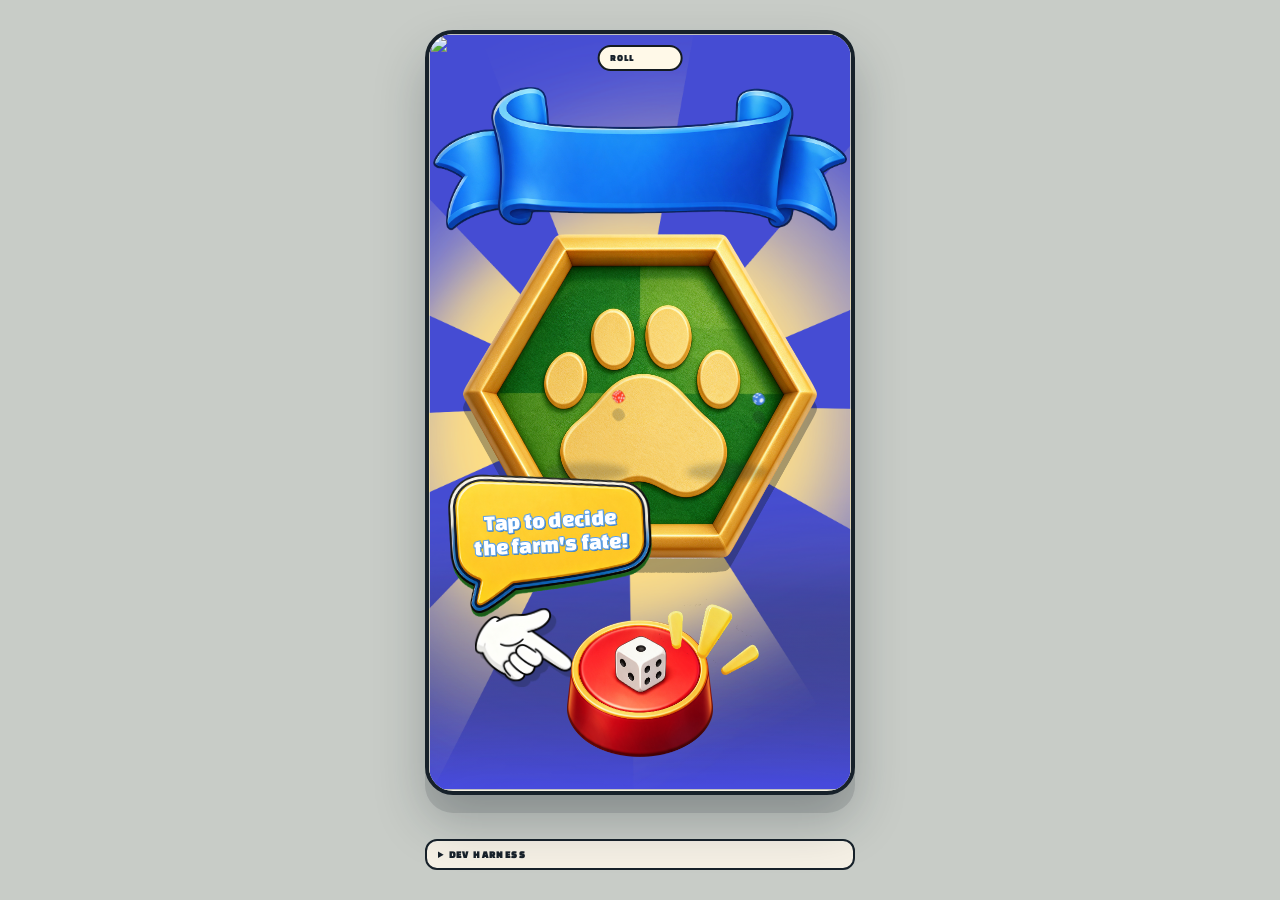
==== index.html @ e76083d9 "Use native GIFs for mobile dice rolls" ====
<!doctype html>
<html lang="en">
  <head>
    <meta charset="UTF-8" />
    <meta name="viewport" content="width=device-width, initial-scale=1, viewport-fit=cover" />
    <title>Farm Feud - Two Part Playable MVP</title>
    <meta name="theme-color" content="#1563b2" />
    <meta name="apple-mobile-web-app-capable" content="yes" />
    <meta name="apple-mobile-web-app-status-bar-style" content="default" />
    <link rel="manifest" href="./manifest.webmanifest" />
    <link rel="apple-touch-icon" href="./assets/app-icons/icon-192.png" />
    <link rel="stylesheet" href="./styles.css?v=c27bc6d" />
  </head>
  <body>
    <main class="prototype-shell">
      <section class="game-stage dice-stage" id="gameRoot" data-roll-theme="positive" data-result-state="hidden" aria-label="Farm Feud playable prototype">
        <section class="game-screen dice-screen" id="diceScreen" aria-label="Dice roll screen">
          <img class="dice-art-layer dice-background-art" src="./assets/dice/background.png" alt="" aria-hidden="true" />
          <img class="dice-art-layer dice-base-ui" src="./assets/dice/base-ui.png" alt="" aria-hidden="true" />
          <img class="dice-art-layer dice-rays-effect" src="./assets/dice/rays-effect.png" alt="" aria-hidden="true" />

          <div class="paper-lines" aria-hidden="true"></div>
          <div class="speed-lines" aria-hidden="true"></div>

          <div class="round-indicator">
            <span>ROLL</span>
            <strong id="roundIndicator"></strong>
          </div>

          <header class="buff-banner" aria-live="polite">
            <img class="buff-banner-art" src="./assets/dice/blue-ribbon.png" alt="" aria-hidden="true" />
            <img class="banner-fire-art" src="./assets/dice/banner-fire.png" alt="" aria-hidden="true" />
            <img class="banner-small-art" src="./assets/dice/banner-small-alt.png" alt="" aria-hidden="true" />
            <img class="banner-dynamax-art" src="./assets/dice/banner-dynamax-alt.png" alt="" aria-hidden="true" />
            <img class="banner-multiplier-art" src="./assets/dice/banner-x20.png" alt="" aria-hidden="true" />
            <img class="banner-x1-art" src="./assets/dice/banner-x1.png" alt="" aria-hidden="true" />
            <img class="banner-x99-art" src="./assets/dice/banner-x99.png" alt="" aria-hidden="true" />
            <strong id="bannerText"></strong>
            <span class="banner-burst" id="bannerResult"></span>
          </header>

          <section class="dice-board" aria-label="Two dice result board">
            <img class="dice-board-art" src="./assets/dice/board.png" alt="" aria-hidden="true" />
            <div class="board-label board-label-left">FUNCTION DIE</div>
            <div class="board-label board-label-right">VALUE DIE</div>

            <div class="dice-pair">
              <div class="die-column">
                <div class="die-callout" id="skillCallout">
                  <img class="board-callout-art board-icon-fire" src="./assets/dice/board-callouts/fire.png" alt="" aria-hidden="true" />
                  <img class="board-callout-art board-icon-small" src="./assets/dice/board-callouts/small.png" alt="" aria-hidden="true" />
                  <img class="board-callout-art board-icon-dynamax" src="./assets/dice/board-callouts/dynamax.png" alt="" aria-hidden="true" />
                </div>
                <div class="dice-shadow"></div>
                <div class="dice-cube skill-cube" id="skillDie" aria-label="Function die">
                  <div class="cube-face cube-front pip-layout pip-six"><i></i><i></i><i></i><i></i><i></i><i></i></div>
                  <div class="cube-face cube-back pip-layout pip-two"><i></i><i></i></div>
                  <div class="cube-face cube-right pip-layout pip-four"><i></i><i></i><i></i><i></i></div>
                  <div class="cube-face cube-left pip-layout pip-three"><i></i><i></i><i></i></div>
                  <div class="cube-face cube-top pip-layout pip-one"><i></i></div>
                  <div class="cube-face cube-bottom pip-layout pip-five"><i></i><i></i><i></i><i></i><i></i></div>
                </div>
                <canvas class="dice-gif-canvas dice-gif-red" id="redDiceGif" width="148" height="148" aria-label="Animated red function die"></canvas>
                <img class="dice-gif-image dice-gif-red" id="redDiceAnimation" src="./assets/dice/r1-red3.gif" alt="" aria-hidden="true" />
              </div>

              <div class="die-column">
                <div class="die-callout value-callout" id="valueCallout">
                  <img class="board-callout-art board-icon-x1" src="./assets/dice/board-callouts/x1.png" alt="" aria-hidden="true" />
                  <img class="board-callout-art board-icon-x20" src="./assets/dice/board-callouts/x20.png" alt="" aria-hidden="true" />
                  <img class="board-callout-art board-icon-x99" src="./assets/dice/board-callouts/x99.png" alt="" aria-hidden="true" />
                </div>
                <div class="dice-shadow"></div>
                <div class="dice-cube value-cube" id="valueDie" aria-label="Value die">
                  <div class="cube-face cube-front pip-layout pip-four"><i></i><i></i><i></i><i></i></div>
                  <div class="cube-face cube-back pip-layout pip-five"><i></i><i></i><i></i><i></i><i></i></div>
                  <div class="cube-face cube-right pip-layout pip-two"><i></i><i></i></div>
                  <div class="cube-face cube-left pip-layout pip-six"><i></i><i></i><i></i><i></i><i></i><i></i></div>
                  <div class="cube-face cube-top pip-layout pip-one"><i></i></div>
                  <div class="cube-face cube-bottom pip-layout pip-three"><i></i><i></i><i></i></div>
                </div>
                <canvas class="dice-gif-canvas dice-gif-blue" id="blueDiceGif" width="148" height="148" aria-label="Animated blue value die"></canvas>
                <img class="dice-gif-image dice-gif-blue" id="blueDiceAnimation" src="./assets/dice/r1-blue4.gif" alt="" aria-hidden="true" />
              </div>
            </div>

            <div class="board-result" id="boardResult"></div>
          </section>

          <div class="tap-bubble" id="tapBubble" aria-label="Instruction text placeholder">
            <img class="tap-bubble-art" src="./assets/dice/tap-bubble.png" alt="" aria-hidden="true" />
            <span id="tapBubbleText"></span>
          </div>

          <div class="tap-hand" aria-hidden="true">
            <img class="tap-hand-art" src="./assets/dice/tap-hand.png" alt="" />
          </div>

          <div class="button-ornament" aria-hidden="true"></div>

          <div class="weapon-placeholder" id="weaponPlaceholder" aria-label="Round weapon" aria-hidden="true">
            <span class="weapon-hammer-handle"></span>
            <span class="weapon-hammer-head"></span>
            <span class="weapon-flame-mark weapon-mark-one"></span>
            <span class="weapon-flame-mark weapon-mark-two"></span>
            <span class="weapon-flame-mark weapon-mark-three"></span>
            <img class="weapon-art weapon-art-flame" src="./assets/dice/hammer-flame.png" alt="" aria-hidden="true" />
            <img class="weapon-art weapon-art-tiny" src="./assets/dice/hammer-tiny.png" alt="" aria-hidden="true" />
            <img class="weapon-art weapon-art-mega" src="./assets/dice/hammer-mega.png" alt="" aria-hidden="true" />
          </div>

          <button class="roll-button is-pulsing" id="rollButton" type="button" aria-label="Roll the dice">
            <img class="roll-button-art" src="./assets/dice/button.png" alt="" aria-hidden="true" />
            <img class="roll-button-accessory" src="./assets/dice/button-accessory.png" alt="" aria-hidden="true" />
            <span class="roll-button-label" id="rollButtonLabel">ROLL</span>
          </button>

          <div class="stage-status" id="stageStatus" aria-live="polite">Tap the button to reveal the dice result.</div>
        </section>

        <section class="game-screen action-screen" id="actionScreen" aria-label="Action screen placeholder" aria-hidden="true">
          <div class="paper-lines action-paper-lines" aria-hidden="true"></div>
          <div class="action-speed-lines" aria-hidden="true"></div>

          <header class="buff-banner action-buff-banner" aria-live="polite">
            <img class="action-banner-ribbon" src="./assets/dice/blue-ribbon.png" alt="" aria-hidden="true" />
            <img class="action-banner-fire" src="./assets/dice/banner-fire.png" alt="" aria-hidden="true" />
            <img class="action-banner-small" src="./assets/dice/banner-small-alt.png" alt="" aria-hidden="true" />
            <img class="action-banner-dynamax" src="./assets/dice/banner-dynamax-alt.png" alt="" aria-hidden="true" />
            <img class="action-banner-x20" src="./assets/dice/banner-x20.png" alt="" aria-hidden="true" />
            <img class="action-banner-x1" src="./assets/dice/banner-x1.png" alt="" aria-hidden="true" />
            <img class="action-banner-x99" src="./assets/dice/banner-x99.png" alt="" aria-hidden="true" />
            <strong id="actionBannerText">BUFF</strong>
            <span class="banner-burst" id="actionBannerResult">x20</span>
          </header>

          <div class="action-round-label" id="actionRoundLabel">ROUND 1 / BUFF</div>

          <div class="mole-timer" id="moleTimer" aria-label="Round time remaining">
            <span class="mole-timer-label">TIME</span>
            <span class="mole-timer-track"><i id="moleTimerFill"></i></span>
            <strong id="moleTimerText">10.0s</strong>
          </div>

          <img class="action-house-art" src="./assets/action-house.png?v=2" alt="" aria-hidden="true" />
          <video class="action-house-build-video" id="actionHouseBuildVideo" src="./assets/action-build.mp4" muted playsinline preload="none" aria-hidden="true"></video>
          <canvas class="action-house-build-canvas" id="actionHouseBuildCanvas" aria-hidden="true"></canvas>
          <img class="action-house-built-art" src="./assets/action-house-built.png?v=1" alt="" aria-hidden="true" />
          <section class="target-field" id="targetField" aria-label="Whack a mole play field">
            <div class="farm-outline" aria-hidden="true">
              <span class="farm-roof"></span><span class="farm-wall"></span><span class="farm-door"></span>
            </div>
            <div class="hole-grid" id="holeGrid">
              <span class="mole-hole"><canvas class="mole-hole-art" aria-hidden="true"></canvas><canvas class="mole-state-art" aria-hidden="true"></canvas><canvas class="mole-hit-effect-art" aria-hidden="true"></canvas><button class="mole-target" type="button" aria-label="Mole 1"><i></i><i></i><b></b></button></span>
              <span class="mole-hole"><canvas class="mole-hole-art" aria-hidden="true"></canvas><canvas class="mole-state-art" aria-hidden="true"></canvas><canvas class="mole-hit-effect-art" aria-hidden="true"></canvas><button class="mole-target" type="button" aria-label="Mole 2"><i></i><i></i><b></b></button></span>
              <span class="mole-hole"><canvas class="mole-hole-art" aria-hidden="true"></canvas><canvas class="mole-state-art" aria-hidden="true"></canvas><canvas class="mole-hit-effect-art" aria-hidden="true"></canvas><button class="mole-target" type="button" aria-label="Mole 3"><i></i><i></i><b></b></button></span>
              <span class="mole-hole"><canvas class="mole-hole-art" aria-hidden="true"></canvas><canvas class="mole-state-art" aria-hidden="true"></canvas><canvas class="mole-hit-effect-art" aria-hidden="true"></canvas><button class="mole-target" type="button" aria-label="Mole 4"><i></i><i></i><b></b></button></span>
              <span class="mole-hole"><canvas class="mole-hole-art" aria-hidden="true"></canvas><canvas class="mole-state-art" aria-hidden="true"></canvas><canvas class="mole-hit-effect-art" aria-hidden="true"></canvas><button class="mole-target" type="button" aria-label="Mole 5"><i></i><i></i><b></b></button></span>
              <span class="mole-hole"><canvas class="mole-hole-art" aria-hidden="true"></canvas><canvas class="mole-state-art" aria-hidden="true"></canvas><canvas class="mole-hit-effect-art" aria-hidden="true"></canvas><button class="mole-target" type="button" aria-label="Mole 6"><i></i><i></i><b></b></button></span>
              <span class="mole-hole"><canvas class="mole-hole-art" aria-hidden="true"></canvas><canvas class="mole-state-art" aria-hidden="true"></canvas><canvas class="mole-hit-effect-art" aria-hidden="true"></canvas><button class="mole-target" type="button" aria-label="Mole 7"><i></i><i></i><b></b></button></span>
              <span class="mole-hole"><canvas class="mole-hole-art" aria-hidden="true"></canvas><canvas class="mole-state-art" aria-hidden="true"></canvas><canvas class="mole-hit-effect-art" aria-hidden="true"></canvas><button class="mole-target" type="button" aria-label="Mole 8"><i></i><i></i><b></b></button></span>
              <span class="mole-hole"><canvas class="mole-hole-art" aria-hidden="true"></canvas><canvas class="mole-state-art" aria-hidden="true"></canvas><canvas class="mole-hit-effect-art" aria-hidden="true"></canvas><button class="mole-target" type="button" aria-label="Mole 9"><i></i><i></i><b></b></button></span>
            </div>

            <div class="mole-hammer" id="moleHammer" aria-hidden="true">

            <img class="weapon-art weapon-art-flame" src="./assets/dice/hammer-flame.png" alt="" aria-hidden="true" />
            <img class="weapon-art weapon-art-tiny" src="./assets/dice/hammer-tiny.png" alt="" aria-hidden="true" />
            <img class="weapon-art weapon-art-mega" src="./assets/dice/hammer-mega.png" alt="" aria-hidden="true" />
            </div>
          </section>

          <div class="countdown-overlay is-hidden" id="countdownOverlay" aria-live="assertive">
            <strong id="countdownValue">3</strong>
          </div>

          <div class="mole-status" id="moleStatus" aria-live="polite">GET READY</div>
          <div class="coin-layer" id="coinLayer" aria-hidden="true"></div>

          <div class="action-bolo" aria-hidden="true">
            <span class="action-ear action-ear-left"></span><span class="action-ear action-ear-right"></span>
            <span class="action-bear-head"><i></i><i></i><b></b></span>
            <span class="action-bear-body"></span>
            <span class="action-arm"></span>
            <img class="stage1-bear-art" id="stage1BearArt" alt="" aria-hidden="true" />
            <img class="stage2-bear-art" id="stage2BearArt" alt="" aria-hidden="true" />
            <img class="stage3-bear-art" id="stage3BearArt" alt="" aria-hidden="true" />
          </div>

          <div class="action-callout" id="actionCallout">GOOD!</div>

          <div class="paw-meter" aria-label="Power meter">
            <span class="paw-meter-label">PAW</span>
            <span class="paw-icon" aria-hidden="true"><i></i><i></i><i></i><i></i><b></b></span>
            <span class="paw-track"><img class="paw-track-art" src="./assets/action-coin-meter.png" alt="" aria-hidden="true" /><i id="pawFill"></i></span>
          </div>

          <div class="reward-chest" aria-label="Reward chest placeholder">
            <span class="reward-chest-lid"></span>
            <span class="reward-chest-body"></span>
            <span class="reward-chest-lock"></span>
            <img class="stage1-chest-art" id="stage1ChestArt" alt="" aria-hidden="true" />
            <img class="stage2-chest-art" id="stage2ChestArt" alt="" aria-hidden="true" />
            <img class="stage3-chest-art" id="stage3ChestArt" alt="" aria-hidden="true" />
          </div>

          <div class="action-result-panel">
            <span id="actionResultType">POSITIVE BUFF</span>
            <strong id="actionResultValue">x20</strong>
          </div>

          <button class="round-complete-button" id="roundCompleteButton" type="button" disabled>COMPLETE ROUND 1</button>
          <div class="action-status" id="actionStatus">Round 1 starts after the countdown.</div>
        </section>
        <section class="final-screen" id="finalScreen" aria-hidden="true">
          <video class="final-video" id="finalVideo" src="./assets/final-board.mp4" muted playsinline preload="none"></video>
          <a class="final-play-now" href="https://play.google.com/store/apps/details?id=com.monopoly.farm.fish.tycoon" aria-label="Play now"></a>
        </section>
      </section>

      <details class="dev-toolbar">
        <summary>DEV HARNESS</summary>
        <div class="dev-toolbar-row">
          <button id="resetButton" type="button">RESET THREE ROLLS</button>
          <span id="devState">READY</span>
        </div>
        <div class="dev-log" id="devLog" aria-live="polite"></div>
      </details>
    </main>

    <script type="module" src="./src/main.js?v=c27bc6d"></script>
  </body>
</html>
---- styles.css ----
@font-face {
  font-family: "Changa One";
  src: url("./assets/fonts/ChangaOne-Regular.ttf") format("truetype");
  font-weight: 400;
  font-style: normal;
  font-display: swap;
}

:root {
  color-scheme: light;
  --paper: #f5f0e5;
  --paper-deep: #e5dccb;
  --ink: #17212a;
  --ink-soft: #354049;
  --yellow: #ffd21a;
  --yellow-deep: #d5a900;
  --coral: #e8664c;
  --blue: #a8d8df;
  --shadow: rgba(22, 31, 37, .22);
}

* { box-sizing: border-box; }

body {
  margin: 0;
  min-width: 320px;
  min-height: 100vh;
  overflow-x: hidden;
  background: #c8ccc7;
  color: var(--ink);
  font-family: "Changa One", sans-serif;
}

button { font: inherit; }

.prototype-shell {
  min-height: 100vh;
  display: grid;
  place-items: center;
  gap: 12px;
  padding: 14px;
}

.game-stage {
  --theme-accent: #ffd21a;
  --theme-accent-deep: #d5a900;
  --theme-burst: #ff8a4c;
  --theme-soft: rgba(255, 210, 26, .18);
  position: relative;
  width: min(100%, 430px);
  aspect-ratio: 9 / 16;
  max-height: calc(100vh - 84px);
  overflow: hidden;
  isolation: isolate;
  touch-action: none;
  border: 4px solid var(--ink);
  border-radius: 28px;
  background: var(--paper);
  box-shadow: 0 18px 0 rgba(23,33,42,.13), 0 26px 50px rgba(23,33,42,.26);
}

.game-stage[data-roll-theme="negative"] {
  --theme-accent: #a8d8df;
  --theme-accent-deep: #5f9ba5;
  --theme-burst: #e8664c;
  --theme-soft: rgba(168, 216, 223, .24);
}

.game-stage[data-roll-theme="super"] {
  --theme-accent: #ffc928;
  --theme-accent-deep: #d18b0b;
  --theme-burst: #ff5c55;
  --theme-soft: rgba(255, 108, 76, .22);
}

.game-screen {
  position: absolute;
  inset: 0;
  overflow: hidden;
  background:
    radial-gradient(circle at 50% 34%, var(--theme-soft), transparent 25%),
    linear-gradient(180deg, #f8f3e9 0%, var(--paper) 58%, #e8dfce 100%);
  transition: transform .76s cubic-bezier(.22,.78,.24,1), visibility .76s;
  will-change: transform;
}

.game-stage.is-shaking .action-screen { animation: screen-shake .28s linear; }

.dice-screen { z-index: 2; transform: translateY(0); }
.action-screen { z-index: 3; transform: translateY(100%); visibility: hidden; }
.game-stage.show-action .dice-screen { transform: translateY(-100%); }
.game-stage.show-action .action-screen { transform: translateY(0); visibility: visible; }

.dice-art-layer {
  position: absolute;
  inset: 0;
  width: 100%;
  height: 100%;
  pointer-events: none;
  user-select: none;
}

.dice-background-art {
  z-index: 0;
  object-fit: cover;
}

.dice-base-ui {
  z-index: 1;
  object-fit: cover;
}

.dice-rays-effect {
  z-index: 2;
  object-fit: cover;
  object-position: center;
}

.dice-screen > .paper-lines,
.dice-screen > .speed-lines {
  display: none;
}

.round-indicator {
  position: absolute;
  top: 2.3%;
  left: 50%;
  z-index: 8;
  display: flex;
  align-items: center;
  gap: 7px;
  padding: 5px 10px;
  border: 2px solid var(--ink);
  border-radius: 99px;
  background: var(--paper);
  font-size: 9px;
  font-weight: 900;
  letter-spacing: .12em;
  transform: translateX(-50%);
}

.round-indicator strong { color: var(--theme-accent-deep); font-size: 11px; }

.game-stage[data-result-state="hidden"] .buff-banner strong,
.game-stage[data-result-state="hidden"] .banner-burst,
.game-stage[data-result-state="hidden"] .board-label,
.game-stage[data-result-state="hidden"] .die-callout,
.game-stage[data-result-state="hidden"] .board-result,
.game-stage[data-result-state="hidden"] .round-indicator strong {
  visibility: hidden;
  opacity: 0;
}

.buff-banner strong,
.banner-burst,
.board-label,
.die-callout,
.board-result,
.round-indicator strong {
  transition: opacity .25s ease, visibility .25s ease;
}

.paper-lines {
  position: absolute;
  inset: 0;
  z-index: -2;
  opacity: .34;
  pointer-events: none;
  background: repeating-linear-gradient(165deg, transparent 0 92px, rgba(23,33,42,.06) 93px, transparent 95px 180px);
}

.speed-lines {
  position: absolute;
  inset: 15% -8% 16%;
  z-index: -1;
  opacity: .25;
  pointer-events: none;
  background: repeating-conic-gradient(from 5deg at 50% 50%, transparent 0deg 8deg, rgba(23,33,42,.16) 8deg 8.7deg, transparent 8.7deg 16deg);
  mask-image: linear-gradient(180deg, transparent, #000 23%, #000 77%, transparent);
}

.buff-banner {
  position: absolute;
  top: 7.2%;
  left: 9%;
  right: 9%;
  z-index: 5;
  display: grid;
  place-items: center;
  min-height: 76px;
  border: 4px solid var(--ink);
  border-radius: 18px 22px 16px 20px;
  background: var(--paper);
  box-shadow: 0 9px 0 var(--ink);
  transform: rotate(-1.5deg);
}

.buff-banner::before,
.buff-banner::after {
  content: "";
  position: absolute;
  inset: 10px 16px;
  border-top: 2px solid rgba(23,33,42,.18);
  border-bottom: 2px solid rgba(23,33,42,.14);
  pointer-events: none;
}

.buff-banner strong {
  position: relative;
  z-index: 1;
  font-size: clamp(34px, 10vw, 54px);
  line-height: .92;
  letter-spacing: .04em;
  text-shadow: 3px 3px 0 var(--paper-deep);
}

.banner-fold { position: absolute; top: 17px; width: 48px; height: 44px; border: 4px solid var(--ink); background: var(--paper); z-index: -1; }
.banner-fold-left { left: -31px; clip-path: polygon(100% 0, 0 50%, 100% 100%); transform: rotate(3deg); }
.banner-fold-right { right: -31px; clip-path: polygon(0 0, 100% 50%, 0 100%); transform: rotate(-3deg); }
.banner-burst { position: absolute; right: -17px; top: -40px; display: grid; place-items: center; width: 88px; height: 70px; padding: 8px; border: 4px solid var(--ink); background: var(--theme-burst); clip-path: polygon(50% 0, 62% 13%, 79% 5%, 83% 25%, 100% 28%, 88% 46%, 100% 62%, 82% 69%, 83% 89%, 62% 82%, 50% 100%, 37% 85%, 17% 95%, 18% 74%, 0 67%, 11% 49%, 0 32%, 19% 27%, 20% 7%, 39% 15%); font-size: 21px; font-weight: 900; transform: rotate(10deg); }

.game-stage[data-roll-theme="negative"] .buff-banner strong { color: #356a74; }
.game-stage[data-roll-theme="super"] .buff-banner strong { color: #7b2b26; font-size: clamp(29px, 8.6vw, 46px); }

.dice-board {
  position: absolute;
  top: 25%;
  left: 10%;
  width: 80%;
  aspect-ratio: 1406 / 1320;
  z-index: 2;
  isolation: isolate;
  background: transparent;
  filter: drop-shadow(0 13px 0 rgba(23,33,42,.2));
}

.dice-board-art {
  position: absolute;
  inset: 0;
  z-index: 0;
  width: 100%;
  height: 100%;
  object-fit: contain;
  pointer-events: none;
  user-select: none;
}

.dice-board::before,
.dice-board::after {
  content: none;
}

.board-label { position: absolute; top: 17%; z-index: 3; color: var(--ink-soft); font-size: 9px; font-weight: 900; letter-spacing: .14em; }
.board-label-left { left: 17%; }
.board-label-right { right: 15%; }

.dice-pair { position: absolute; top: 26%; left: 50%; z-index: 4; display: flex; justify-content: center; gap: 30px; width: 100%; transform: translateX(-50%); perspective: 900px; }
.die-column { position: relative; display: grid; justify-items: center; width: 106px; }
.die-callout { position: relative; z-index: 3; min-width: 88px; padding: 7px 11px; border: 3px solid var(--ink); border-radius: 11px 11px 15px 9px; background: var(--theme-accent); box-shadow: 4px 5px 0 var(--ink); font-size: 18px; font-weight: 900; text-align: center; transform: rotate(-4deg); }
.die-callout::after { content: ""; position: absolute; left: 18px; bottom: -15px; width: 17px; height: 18px; border-right: 3px solid var(--ink); border-bottom: 3px solid var(--ink); background: var(--theme-accent); clip-path: polygon(0 0, 100% 0, 100% 100%); }
.value-callout { background: var(--paper); transform: rotate(4deg); }
.value-callout::after { left: auto; right: 20px; background: var(--paper); transform: scaleX(-1); }
.dice-shadow { position: absolute; top: 129px; width: 82px; height: 18px; border-radius: 50%; background: rgba(23,33,42,.22); filter: blur(3px); }

.dice-cube { --cube-size: 78px; position: relative; width: var(--cube-size); height: var(--cube-size); margin-top: 30px; transform-style: preserve-3d; transform: rotateX(-20deg) rotateY(34deg); transition: transform .55s cubic-bezier(.2,.8,.25,1), filter .25s ease; filter: drop-shadow(0 9px 0 rgba(23,33,42,.2)); }
.dice-gif-canvas { display: none; position: relative; z-index: 2; width: var(--cube-size); height: var(--cube-size); margin-top: 30px; pointer-events: none; filter: drop-shadow(0 9px 0 rgba(23,33,42,.2)); }
.game-stage[data-roll-theme="positive"] .dice-cube { display: none; }
.game-stage[data-roll-theme="positive"] .dice-pair { top: 50%; gap: 34px; transform: translate(-50%, -50%); }
.game-stage[data-roll-theme="positive"] .die-column { height: var(--cube-size); }
.game-stage[data-roll-theme="positive"] .die-callout { position: absolute; bottom: calc(100% + 8px); }
.game-stage[data-roll-theme="positive"] .dice-gif-canvas { display: none; position: absolute; top: 0; margin-top: 0; transform: scale(2); transform-origin: center; }
.game-stage[data-roll-theme="positive"].dice-animation-active .dice-gif-canvas { display: block; }
.cube-face { position: absolute; inset: 0; display: grid; grid-template-columns: repeat(3, 1fr); grid-template-rows: repeat(3, 1fr); gap: 7px; padding: 11px; border: 3px solid var(--ink); border-radius: 11px; background: linear-gradient(145deg, #fffdf7, #d8d0c1); backface-visibility: hidden; }
.value-cube .cube-face { background: linear-gradient(145deg, #fff5c5, #e2aa25); }
.game-stage[data-roll-theme="negative"] .skill-cube .cube-face { background: linear-gradient(145deg, #eef5f3, #9ab4b7); }
.game-stage[data-roll-theme="negative"] .value-cube .cube-face { background: linear-gradient(145deg, #f5eee7, #b8a79b); }
.game-stage[data-roll-theme="super"] .skill-cube .cube-face { background: linear-gradient(145deg, #fff6bd, #f0a622); }
.game-stage[data-roll-theme="super"] .value-cube .cube-face { background: linear-gradient(145deg, #fff1c8, #ff6a4d); }
.cube-front { transform: translateZ(calc(var(--cube-size) / 2)); }
.cube-back { transform: rotateY(180deg) translateZ(calc(var(--cube-size) / 2)); }
.cube-right { transform: rotateY(90deg) translateZ(calc(var(--cube-size) / 2)); }
.cube-left { transform: rotateY(-90deg) translateZ(calc(var(--cube-size) / 2)); }
.cube-top { transform: rotateX(90deg) translateZ(calc(var(--cube-size) / 2)); }
.cube-bottom { transform: rotateX(-90deg) translateZ(calc(var(--cube-size) / 2)); }
.cube-face i { width: 13px; height: 13px; align-self: center; justify-self: center; border-radius: 50%; background: var(--ink); box-shadow: inset 2px 2px 0 rgba(255,255,255,.22); }
.value-cube .cube-face i { background: #6b4112; }
.pip-layout i:nth-child(1) { grid-area: 1 / 1; }
.pip-layout i:nth-child(2) { grid-area: 1 / 3; }
.pip-layout i:nth-child(3) { grid-area: 2 / 2; }
.pip-layout i:nth-child(4) { grid-area: 3 / 1; }
.pip-layout i:nth-child(5) { grid-area: 3 / 3; }
.pip-layout i:nth-child(6) { grid-area: 2 / 1; }
.pip-six i:nth-child(6) { grid-area: 2 / 3; }
.pip-two i:nth-child(2) { grid-area: 3 / 3; }
.pip-three i:nth-child(2) { grid-area: 2 / 2; }
.pip-three i:nth-child(3) { grid-area: 3 / 3; }
.pip-four i:nth-child(2) { grid-area: 1 / 3; }
.pip-four i:nth-child(3) { grid-area: 3 / 1; }
.pip-four i:nth-child(4) { grid-area: 3 / 3; }
.pip-five i:nth-child(2) { grid-area: 1 / 3; }
.pip-five i:nth-child(3) { grid-area: 2 / 2; }
.pip-five i:nth-child(4) { grid-area: 3 / 1; }
.pip-five i:nth-child(5) { grid-area: 3 / 3; }

.dice-stage.is-rolling[data-roll-theme="positive"] .dice-cube { animation: cube-tumble-positive 1.4s cubic-bezier(.25,.8,.25,1); filter: drop-shadow(0 13px 0 rgba(23,33,42,.15)); }
.dice-stage.is-rolling[data-roll-theme="negative"] .skill-cube { animation: cube-tumble-negative 1.55s cubic-bezier(.3,.5,.35,1); }
.dice-stage.is-rolling[data-roll-theme="negative"] .value-cube { animation: cube-tumble-negative-late 1.55s cubic-bezier(.3,.5,.35,1); }
.dice-stage.is-rolling[data-roll-theme="super"] .skill-cube { animation: cube-tumble-super 1.75s cubic-bezier(.16,.82,.2,1); }
.dice-stage.is-rolling[data-roll-theme="super"] .value-cube { animation: cube-tumble-super-alt 1.75s cubic-bezier(.16,.82,.2,1); }
.dice-stage.is-rolling .die-callout { animation: callout-wobble .36s ease-in-out infinite alternate; }
.dice-stage.is-rolling .dice-board-art { animation: board-flash .38s ease-in-out 3 alternate; }
.dice-stage.is-landed[data-roll-theme="positive"] .skill-cube { transform: rotateX(-18deg) rotateY(34deg) rotateZ(-2deg) translateY(-2px); }
.dice-stage.is-landed[data-roll-theme="positive"] .value-cube { transform: rotateX(-18deg) rotateY(34deg) rotateZ(2deg) translateY(-2px); }
.dice-stage.is-landed[data-roll-theme="negative"] .skill-cube { transform: rotateX(-78deg) rotateY(12deg) rotateZ(-8deg) translateY(5px) scale(.9); }
.dice-stage.is-landed[data-roll-theme="negative"] .value-cube { transform: rotateX(-8deg) rotateY(-57deg) rotateZ(7deg) translateY(7px) scale(.92); }
.dice-stage.is-landed[data-roll-theme="super"] .skill-cube { transform: rotateX(-22deg) rotateY(120deg) rotateZ(-4deg) translateY(-8px) scale(1.08); }
.dice-stage.is-landed[data-roll-theme="super"] .value-cube { transform: rotateX(-20deg) rotateY(-52deg) rotateZ(5deg) translateY(-8px) scale(1.08); }

.board-result { position: absolute; bottom: 14%; left: 50%; width: max-content; max-width: 80%; padding: 7px 12px; border: 2px solid var(--ink); border-radius: 99px; background: rgba(245,240,229,.88); font-size: 10px; font-weight: 900; letter-spacing: .14em; transform: translateX(-50%) rotate(-2deg); }

.tap-bubble { position: absolute; left: 9%; bottom: 16%; z-index: 6; width: 180px; padding: 11px 15px; border: 3px solid var(--ink); border-radius: 14px 14px 14px 3px; background: var(--theme-accent); box-shadow: 5px 6px 0 var(--ink); transform: rotate(-4deg); }
.tap-bubble::after { content: ""; position: absolute; left: 25px; bottom: -24px; width: 27px; height: 26px; border-right: 3px solid var(--ink); border-bottom: 3px solid var(--ink); background: var(--theme-accent); clip-path: polygon(0 0, 100% 0, 0 100%); }
.tap-bubble strong, .tap-bubble span { display: block; }
.tap-bubble strong { font-size: 16px; letter-spacing: .05em; }
.tap-bubble span { margin-top: 3px; font-size: 9px; font-weight: 800; }

.weapon-placeholder {
  --weapon-scale: 1;
  --weapon-start-scale: .42;
  --weapon-pop-scale: 1.08;
  position: absolute;
  right: 7%;
  bottom: 17%;
  z-index: 7;
  width: 100px;
  height: 132px;
  pointer-events: none;
  opacity: 0;
  visibility: hidden;
  transform: rotate(-24deg) scale(var(--weapon-scale));
  transform-origin: 70% 82%;
  transition: opacity .2s ease, visibility .2s ease;
}

.game-stage[data-result-state="visible"] .weapon-placeholder {
  opacity: 1;
  visibility: visible;
  animation: weapon-reveal .52s cubic-bezier(.18,.9,.25,1) both;
}

.weapon-hammer-handle {
  position: absolute;
  right: 36px;
  bottom: 0;
  width: 16px;
  height: 99px;
  border: 3px solid var(--ink);
  border-radius: 10px;
  background: #86502f;
  box-shadow: inset 3px 0 0 rgba(255,255,255,.18), 4px 5px 0 rgba(23,33,42,.2);
  transform: rotate(-33deg);
  transform-origin: 50% 92%;
}

.weapon-hammer-head {
  position: absolute;
  right: 4px;
  top: 10px;
  width: 76px;
  height: 36px;
  border: 4px solid var(--ink);
  border-radius: 12px 15px 11px 10px;
  background: #e96a4d;
  box-shadow: inset -5px -4px 0 rgba(117,35,28,.2), 5px 6px 0 rgba(23,33,42,.18);
  transform: rotate(-33deg);
}

.weapon-flame-mark {
  position: absolute;
  z-index: 2;
  width: 24px;
  height: 29px;
  border: 3px solid var(--ink);
  border-radius: 55% 45% 55% 45%;
  background: #ffd21a;
  clip-path: polygon(50% 0, 100% 42%, 76% 100%, 25% 83%, 0 43%);
  transform: rotate(-16deg);
}

.weapon-mark-one { right: 57px; top: 0; }
.weapon-mark-two { right: 31px; top: -10px; transform: rotate(20deg) scale(.7); }
.weapon-mark-three { right: 4px; top: 0; transform: rotate(42deg) scale(.55); }

.weapon-tiny { --weapon-scale: .68; --weapon-start-scale: .28; --weapon-pop-scale: .73; transform: rotate(-18deg) scale(var(--weapon-scale)); }
.weapon-tiny .weapon-hammer-head { width: 52px; height: 25px; border-width: 3px; background: #a99a86; box-shadow: inset -4px -3px 0 rgba(51,42,33,.2), 4px 5px 0 rgba(23,33,42,.15); }
.weapon-tiny .weapon-hammer-handle { right: 32px; height: 88px; width: 12px; border-width: 3px; background: #a87548; }
.weapon-tiny .weapon-flame-mark { display: none; }

.weapon-mega { --weapon-scale: 1.3; --weapon-start-scale: .55; --weapon-pop-scale: 1.4; transform: rotate(-29deg) scale(var(--weapon-scale)); }
.weapon-mega .weapon-hammer-head { width: 86px; height: 45px; border-radius: 13px 18px 13px 12px; background: linear-gradient(145deg, #fff3a5, #f6b719 55%, #d98508); box-shadow: inset -6px -5px 0 rgba(168,86,6,.22), 6px 7px 0 rgba(23,33,42,.2), 0 0 24px rgba(255,199,32,.68); }
.weapon-mega .weapon-hammer-handle { right: 36px; height: 107px; width: 18px; background: linear-gradient(90deg, #a86b29, #f3c34a, #9a5d1e); }
.weapon-mega .weapon-flame-mark { border-color: var(--ink); background: #fff2a6; box-shadow: 0 0 12px rgba(255,210,26,.7); }

.game-stage[data-roll-theme="negative"] .weapon-placeholder { filter: saturate(.65); }
.game-stage[data-roll-theme="super"] .weapon-placeholder { filter: saturate(1.16) contrast(1.05); }

.roll-button { position: absolute; left: 50%; bottom: 4.5%; z-index: 20; pointer-events: auto; width: 142px; aspect-ratio: 1143 / 1070; padding: 0; border: 0; border-radius: 0; background: transparent; box-shadow: none; cursor: pointer; transform: translateX(-50%); transition: transform .15s ease, filter .15s ease; }
.roll-button:hover { filter: brightness(1.05); }
.roll-button:active { transform: translate(-50%, 6px); box-shadow: none; }
.roll-button:disabled { cursor: default; filter: grayscale(.3); }
.roll-button-art { display: block; width: 100%; height: 100%; object-fit: contain; pointer-events: none; user-select: none; }
.roll-button-label { position: absolute; width: 1px; height: 1px; margin: -1px; padding: 0; overflow: hidden; clip: rect(0 0 0 0); white-space: nowrap; border: 0; }
.roll-button.is-pulsing { animation: roll-pulse 1.25s ease-in-out infinite; }

.stage-status { position: absolute; left: 50%; bottom: .8%; z-index: 8; width: 88%; color: var(--ink-soft); font-size: 9px; font-weight: 800; letter-spacing: .07em; text-align: center; transform: translateX(-50%); }
.is-hidden { display: none !important; }

/* First dice screen creative treatment: bright comic field, framed board, and a clear tap target. */
.game-stage[data-roll-theme="positive"] .dice-screen {
  background:
    radial-gradient(circle at 50% 41%, rgba(255,235,111,.55), transparent 23%),
    linear-gradient(180deg, #ffc934 0%, #f6b52a 46%, #3d3c3b 74%, #474be0 100%);
}
.game-stage[data-roll-theme="positive"] .dice-screen .paper-lines { z-index: 1; opacity: .12; background: repeating-linear-gradient(165deg, transparent 0 98px, rgba(255,255,255,.55) 99px, transparent 102px 186px); }
.game-stage[data-roll-theme="positive"] .dice-screen .speed-lines { z-index: 0; inset: 12% -38% -5%; opacity: .54; background: repeating-conic-gradient(from -18deg at 50% 58%, transparent 0deg 10deg, rgba(29,31,36,.62) 10deg 11deg, transparent 11deg 22deg); mask-image: linear-gradient(180deg, transparent 0%, #000 22%, #000 82%, transparent 100%); }
.game-stage[data-roll-theme="positive"] .round-indicator { top: 1.4%; background: #fff9e8; border-color: #141b21; }
.game-stage[data-roll-theme="positive"] .buff-banner { top: 7.1%; min-height: 84px; background: #159cde; border-color: #111a22; box-shadow: 0 10px 0 #111a22; }
.game-stage[data-roll-theme="positive"] .buff-banner::before,
.game-stage[data-roll-theme="positive"] .buff-banner::after { border-color: rgba(255,255,255,.55); }
.game-stage[data-roll-theme="positive"] .buff-banner strong { padding-right: 38px; color: #fff; font-size: clamp(40px, 11vw, 58px); letter-spacing: .02em; -webkit-text-stroke: 2px #111a22; text-shadow: 4px 4px 0 #111a22; }
.game-stage[data-roll-theme="positive"] .banner-fold { background: #159cde; border-color: #111a22; }
.game-stage[data-roll-theme="positive"] .banner-burst { top: -24px; right: -9px; width: 86px; height: 70px; background: #f05a42; color: #fff; -webkit-text-stroke: 1px #111a22; text-shadow: 2px 2px 0 #111a22; }
.game-stage[data-roll-theme="positive"] .dice-board { top: 26.5%; left: 8%; width: 84%; background: transparent; filter: drop-shadow(0 14px 0 rgba(17,26,34,.34)); }
.game-stage[data-roll-theme="positive"] .board-label { display: none; }
.game-stage[data-roll-theme="positive"] .dice-pair { top: 30%; left: 55%; gap: 34px; }
.game-stage[data-roll-theme="positive"] .dice-cube, .game-stage[data-roll-theme="positive"] .dice-gif-canvas { --cube-size: 74px; }
.game-stage[data-roll-theme="positive"] .dice-screen .stage-status { visibility: hidden; }
.game-stage[data-roll-theme="positive"] .tap-bubble { left: 5%; bottom: 23.5%; z-index: 9; width: 202px; min-height: 78px; padding: 12px 15px; background: #ffd21a; border: 4px solid #111a22; box-shadow: 5px 7px 0 #111a22; }
.game-stage[data-roll-theme="positive"] .tap-bubble strong { display: block; height: 18px; }
.game-stage[data-roll-theme="positive"] .tap-bubble span { display: block; min-height: 30px; height: auto; margin-top: 4px; color: #111a22; font-size: 11px; line-height: 1.15; font-weight: 900; letter-spacing: .01em; }
.game-stage[data-roll-theme="positive"] .tap-bubble::before { content: ""; position: absolute; inset: 9px 12px; border: 2px solid rgba(17,26,34,.45); border-radius: 8px; pointer-events: none; }
.game-stage[data-roll-theme="positive"] .tap-bubble::after { left: 31px; bottom: -26px; border-right: 4px solid #111a22; border-bottom: 4px solid #111a22; background: #ffd21a; }
.game-stage[data-roll-theme="negative"] .tap-bubble,
.game-stage[data-roll-theme="super"] .tap-bubble { left: 5%; bottom: 23.5%; z-index: 9; width: 202px; min-height: 78px; padding: 12px 15px; }
.game-stage[data-roll-theme="negative"] .tap-bubble strong,
.game-stage[data-roll-theme="super"] .tap-bubble strong { display: block; height: 18px; }
.game-stage[data-roll-theme="negative"] .tap-bubble span,
.game-stage[data-roll-theme="super"] .tap-bubble span { display: block; min-height: 30px; height: auto; margin-top: 4px; color: #111a22; font-size: 11px; line-height: 1.15; font-weight: 900; letter-spacing: .01em; }
.tap-hand { position: absolute; left: 15%; bottom: 6.8%; z-index: 8; width: 132px; height: 122px; pointer-events: none; transform: rotate(-12deg); filter: drop-shadow(5px 6px 0 rgba(17,26,34,.25)); }
.tap-hand-palm { position: absolute; left: 15px; bottom: 5px; width: 87px; height: 65px; border: 5px solid #111a22; border-radius: 48% 46% 38% 43%; background: #fffdf7; transform: rotate(-9deg); }
.tap-hand-finger { position: absolute; left: 66px; top: 2px; width: 26px; height: 90px; border: 5px solid #111a22; border-radius: 18px 18px 14px 14px; background: #fffdf7; transform: rotate(42deg); transform-origin: 50% 86%; }
.tap-hand-thumb { position: absolute; left: 2px; bottom: 24px; width: 55px; height: 34px; border: 5px solid #111a22; border-radius: 60% 44% 50% 58%; background: #fffdf7; transform: rotate(-32deg); }
.button-ornament { display: none; }
.game-stage[data-roll-theme="positive"] .roll-button { bottom: 4.4%; width: 146px; background: transparent; border: 0; box-shadow: none; }

.action-screen {
  background:
    radial-gradient(circle at 50% 46%, var(--theme-soft), transparent 34%),
    linear-gradient(180deg, #f8f3e9 0%, #efe8da 68%, #ddd2bd 100%);
}

.action-screen .action-round-label,
.action-screen .action-result-panel,
.action-screen .round-complete-button,
.action-screen .action-status { display: none; }

.action-buff-banner { top: 4.8%; min-height: 68px; }
.action-buff-banner strong { font-size: clamp(30px, 9vw, 48px); }
.action-round-label { position: absolute; top: 16.8%; left: 50%; z-index: 6; width: max-content; padding: 6px 11px; border: 2px solid var(--ink); border-radius: 99px; background: var(--theme-accent); font-size: 10px; font-weight: 900; letter-spacing: .12em; transform: translateX(-50%) rotate(-1deg); }

.mole-timer { position: absolute; top: 21%; left: 14%; right: 14%; z-index: 10; display: grid; grid-template-columns: auto 1fr auto; align-items: center; gap: 7px; padding: 5px 8px; border: 3px solid var(--ink); border-radius: 99px; background: var(--paper); box-shadow: 0 4px 0 rgba(23,33,42,.16); }
.mole-timer-label, .mole-timer strong { font-size: 9px; font-weight: 900; letter-spacing: .08em; }
.mole-timer-track { height: 10px; overflow: hidden; border: 2px solid var(--ink); border-radius: 99px; background: #d8d0c1; }
.mole-timer-track i { display: block; width: 100%; height: 100%; border-radius: inherit; background: linear-gradient(90deg, var(--theme-burst), var(--theme-accent)); transform-origin: left center; }

.action-speed-lines { position: absolute; inset: 14% -20% 4%; z-index: -1; opacity: .2; background: repeating-conic-gradient(from -10deg at 50% 48%, transparent 0deg 10deg, rgba(23,33,42,.18) 10deg 10.7deg, transparent 10.7deg 20deg); }
.target-field { position: absolute; top: 24%; left: 7%; right: 7%; height: 50%; border: 0; border-radius: 46% 46% 20% 20%; background: linear-gradient(180deg, rgba(168,216,223,.15), rgba(95,142,85,.17)); box-shadow: inset 0 -14px 0 rgba(23,33,42,.08), 0 8px 0 rgba(23,33,42,.16); overflow: hidden; }
.target-field.is-area-active { cursor: pointer; }
.game-stage[data-roll-theme="super"] .target-field.is-area-active { box-shadow: inset 0 -14px 0 rgba(23,33,42,.08), 0 8px 0 rgba(23,33,42,.16), 0 0 0 4px rgba(255,201,40,.28); }
.target-field.is-smashed { animation: field-impact .32s ease-out; }
.farm-outline { position: absolute; top: 1%; left: 50%; width: 224px; height: 142px; transform: translateX(-50%); opacity: .42; }
.farm-roof { position: absolute; left: 13px; top: 0; width: 198px; height: 82px; border: 5px solid var(--ink); clip-path: polygon(50% 0, 100% 100%, 0 100%); background: var(--paper-deep); }
.farm-wall { position: absolute; left: 39px; bottom: 0; width: 146px; height: 82px; border: 5px solid var(--ink); background: var(--paper); }
.farm-door { position: absolute; left: 98px; bottom: 0; width: 34px; height: 55px; border: 4px solid var(--ink); background: var(--theme-accent); }
.hole-grid { position: absolute; left: 50%; top: 29%; display: grid; grid-template-columns: repeat(3, 88px); gap: 29px 24px; transform: translateX(-50%); }
.hole-grid span { position: relative; width: 88px; height: 66px; border: 4px solid var(--ink); border-radius: 48% 52% 46% 54%; background: #e8dfca; box-shadow: inset 0 0 0 8px #b7aa90, 0 5px 0 rgba(23,33,42,.17); transform: rotate(-3deg); }
.hole-grid span:nth-child(even) { transform: rotate(4deg); }
.hole-grid span::after { content: ""; position: absolute; inset: 15px 12px; z-index: 1; border-radius: 50%; background: #3d3834; box-shadow: inset 0 5px 0 rgba(0,0,0,.24); }

.mole-target { position: absolute; left: 50%; bottom: 11px; z-index: 2; width: 51px; height: 58px; padding: 0; border: 3px solid var(--ink); border-radius: 48% 48% 38% 38%; background: #8e6b54; box-shadow: inset -6px -5px 0 rgba(70,39,29,.16); cursor: pointer; opacity: 0; pointer-events: none; transform: translate(-50%, 42px) scale(.82); transition: transform .2s cubic-bezier(.2,.9,.3,1), opacity .16s ease, filter .18s ease; }
.mole-target::before, .mole-target::after { content: ""; position: absolute; top: -7px; width: 17px; height: 17px; border: 3px solid var(--ink); border-radius: 50%; background: #8e6b54; z-index: -1; }
.mole-target::before { left: 2px; }.mole-target::after { right: 2px; }
.mole-target i { position: absolute; top: 20px; width: 7px; height: 9px; border-radius: 50%; background: var(--ink); }
.mole-target i:first-child { left: 12px; }.mole-target i:nth-child(2) { right: 12px; }
.mole-target b { position: absolute; left: 17px; bottom: 12px; width: 17px; height: 12px; border-radius: 50%; background: #35231f; }
.mole-target.is-up { opacity: 1; pointer-events: auto; transform: translate(-50%, -12px) scale(1); }
.mole-target.is-damaged { background: #b98762; box-shadow: inset -6px -5px 0 rgba(70,39,29,.18), 0 0 0 4px rgba(232,102,76,.22); animation: mole-damaged .26s ease-out; }
.mole-target.is-damaged::before, .mole-target.is-damaged::after { background: #b98762; }
.mole-target.is-damaged i { top: 22px; width: 12px; height: 3px; border-radius: 2px; transform: rotate(24deg); }
.mole-target.is-damaged i:nth-child(2) { transform: rotate(-24deg); }
.mole-target.is-damaged b { left: 15px; bottom: 11px; width: 21px; height: 8px; border: 3px solid var(--ink); border-bottom: 0; border-radius: 50% 50% 0 0; background: transparent; transform: rotate(-5deg); }
.mole-target.is-hit { pointer-events: none; background: #a7aaa4; filter: grayscale(.7); animation: mole-hit .42s ease-out forwards; }
.mole-target.is-hit::before, .mole-target.is-hit::after { background: #a7aaa4; }
.mole-target.is-hit i { width: 11px; height: 3px; border-radius: 0; transform: rotate(45deg); }
.mole-target.is-hit i::after { content: ""; position: absolute; inset: 0; background: var(--ink); transform: rotate(90deg); }

.countdown-overlay { position: absolute; inset: 0; z-index: 30; display: grid; place-items: center; background: rgba(245,240,229,.42); backdrop-filter: blur(2px); pointer-events: none; }
.countdown-overlay strong { color: var(--theme-burst); font-size: clamp(108px, 34vw, 170px); line-height: 1; font-weight: 900; text-shadow: 7px 8px 0 var(--ink), 0 0 28px rgba(255,255,255,.8); animation: countdown-pop .72s cubic-bezier(.2,.9,.28,1); }
.mole-status { position: absolute; top: 29%; left: 50%; z-index: 12; width: max-content; padding: 5px 10px; border: 2px solid var(--ink); border-radius: 99px; background: var(--paper); font-size: 9px; font-weight: 900; letter-spacing: .1em; transform: translateX(-50%); }

.mole-hammer { --weapon-scale: .88; --weapon-start-scale: .35; --weapon-pop-scale: 1; position: absolute; left: 50%; top: 50%; z-index: 14; width: 100px; height: 132px; opacity: 0; visibility: hidden; pointer-events: none; transform: translate(-50%, -50%) rotate(-25deg) scale(var(--weapon-scale)); transform-origin: 66% 78%; }
.mole-hammer.is-visible { opacity: 1; visibility: visible; animation: mole-hammer-hit .34s cubic-bezier(.16,.9,.22,1) both; }
.mole-hammer.weapon-tiny { --weapon-scale: .64; filter: saturate(.62) contrast(.92); }
.mole-hammer.weapon-tiny.is-visible { animation-name: mole-hammer-hit-tiny; }
.mole-hammer.weapon-mega { --weapon-scale: 1.34; width: 122px; height: 168px; filter: saturate(1.2) contrast(1.08) drop-shadow(0 8px 7px rgba(23,33,42,.22)); }
.mole-hammer.weapon-mega.is-visible { animation-name: mole-hammer-hit-mega; }

.coin-layer { position: absolute; inset: 18% 0 5%; z-index: 16; pointer-events: none; overflow: hidden; }
.coin-token { position: absolute; left: var(--coin-x); top: var(--coin-y); width: var(--coin-size); aspect-ratio: 1; border: 3px solid var(--ink); border-radius: 50%; background: linear-gradient(145deg, #fff6a0, #f8c72b 54%, #d58a08); box-shadow: inset -3px -3px 0 rgba(150,77,6,.2), 2px 3px 0 rgba(23,33,42,.2); opacity: 0; transform: translateY(20px) rotate(var(--coin-rotation)) scale(.35); animation: coin-pop .48s cubic-bezier(.18,.9,.25,1) forwards; animation-delay: var(--coin-delay); transition: left .78s cubic-bezier(.2,.76,.25,1), top .78s cubic-bezier(.2,.76,.25,1), opacity .78s ease, transform .78s ease; }
.coin-token::after { content: ""; position: absolute; inset: 23%; border: 2px solid rgba(134,74,4,.48); border-radius: 50%; }
.coin-layer.is-collecting .coin-token { left: 86%; top: 79%; opacity: 0; transform: rotate(720deg) scale(.18); }
.coin-layer.is-fireworks { inset: 0; overflow: visible; }
.coin-layer.is-fireworks .coin-firework { left: 50%; top: 48%; opacity: 0; transform: translate(-50%, -50%) scale(.2); animation: coin-firework-burst 1.32s cubic-bezier(.15,.78,.23,1) forwards; animation-delay: var(--coin-delay); transition: none; }

.action-bolo { position: absolute; left: -2%; bottom: 5%; z-index: 7; width: 176px; height: 205px; transform: rotate(-5deg); }
.action-ear { position: absolute; top: 25px; width: 55px; height: 55px; border: 4px solid var(--ink); border-radius: 50%; background: #c77a4b; }
.action-ear-left { left: 18px; }.action-ear-right { right: 22px; }
.action-bear-head { position: absolute; left: 25px; top: 37px; width: 125px; height: 112px; border: 5px solid var(--ink); border-radius: 48% 48% 42% 42%; background: #d69058; box-shadow: inset -12px -8px 0 rgba(90,47,31,.12); }
.action-bear-head i { position: absolute; top: 42px; width: 16px; height: 23px; border-radius: 50%; background: var(--ink); }
.action-bear-head i:nth-child(1) { left: 29px; }.action-bear-head i:nth-child(2) { right: 29px; }
.action-bear-head b { position: absolute; left: 48px; bottom: 26px; width: 31px; height: 22px; border-radius: 50%; background: var(--ink); }
.action-bear-head::after { content: ""; position: absolute; left: 28px; bottom: 7px; width: 70px; height: 28px; border-bottom: 6px solid var(--ink); border-radius: 50%; }
.action-bear-body { position: absolute; left: 38px; bottom: 0; width: 112px; height: 82px; border: 5px solid var(--ink); border-radius: 44% 48% 14% 20%; background: #bd6b45; }
.action-arm { position: absolute; right: -8px; bottom: 11px; width: 92px; height: 43px; border: 5px solid var(--ink); border-radius: 99px; background: #d69058; transform: rotate(-20deg); }
.action-callout { position: absolute; left: 34%; bottom: 22%; z-index: 9; min-width: 126px; padding: 10px 15px; border: 4px solid var(--ink); border-radius: 13px; background: var(--paper); box-shadow: 5px 6px 0 var(--ink); color: var(--ink); font-size: 27px; font-weight: 900; text-align: center; transform: rotate(2deg); }
.action-callout::after { content: ""; position: absolute; left: -20px; bottom: 12px; width: 25px; height: 29px; border-left: 4px solid var(--ink); border-bottom: 4px solid var(--ink); background: var(--paper); clip-path: polygon(100% 0, 100% 100%, 0 100%); }

.paw-meter { position: absolute; right: 4%; bottom: 5%; z-index: 8; display: grid; justify-items: center; width: 76px; height: 210px; }
.paw-meter-label { padding: 5px 8px; border: 3px solid var(--ink); border-radius: 9px; background: var(--theme-accent); font-size: 10px; font-weight: 900; letter-spacing: .1em; }
.paw-icon { position: relative; width: 70px; height: 64px; margin-top: 5px; border: 4px solid var(--ink); border-radius: 45%; background: var(--paper); transform: rotate(4deg); }
.paw-icon i { position: absolute; width: 14px; height: 19px; border-radius: 50%; background: var(--theme-accent); }.paw-icon i:nth-child(1){left:8px;top:8px}.paw-icon i:nth-child(2){left:26px;top:2px}.paw-icon i:nth-child(3){right:8px;top:8px}.paw-icon i:nth-child(4){right:4px;top:29px}.paw-icon b{position:absolute;left:20px;bottom:7px;width:34px;height:27px;border-radius:50%;background:var(--theme-accent);transform:rotate(-12deg)}
.paw-track { position: relative; width: 29px; height: 150px; margin-top: 4px; overflow: hidden; border: 4px solid var(--ink); border-radius: 99px; background: var(--paper); }
.paw-track i { position: absolute; left: 3px; right: 3px; bottom: 3px; height: 45%; border-radius: 99px; background: linear-gradient(180deg, var(--theme-burst), var(--theme-accent-deep)); transition: height .5s ease; }
.paw-track i.is-surging { transition: height .95s cubic-bezier(.18,.88,.24,1); box-shadow: 0 0 14px rgba(255,201,40,.85); animation: paw-surge-glow 1.15s ease-in-out; }

.reward-chest { position: absolute; right: 20%; bottom: 8%; z-index: 9; width: 78px; height: 65px; transform: rotate(-4deg); filter: drop-shadow(4px 6px 0 rgba(23,33,42,.22)); }
.reward-chest-lid { position: absolute; left: 2px; top: 2px; width: 74px; height: 28px; border: 4px solid var(--ink); border-radius: 22px 22px 8px 8px; background: linear-gradient(145deg, #ffd85b, #cf7c13); transform: skewX(-8deg); }
.reward-chest-body { position: absolute; left: 5px; top: 24px; width: 68px; height: 38px; border: 4px solid var(--ink); border-radius: 5px 5px 12px 12px; background: linear-gradient(180deg, #e59a25, #a85816); }
.reward-chest-body::after { content: ""; position: absolute; left: 8px; right: 8px; top: 7px; height: 3px; background: rgba(255,235,137,.6); box-shadow: 0 12px 0 rgba(118,52,12,.32); }
.reward-chest-lock { position: absolute; left: 31px; top: 24px; z-index: 2; width: 16px; height: 19px; border: 3px solid var(--ink); border-radius: 4px; background: var(--yellow); }
.reward-chest-lock::before { content: ""; position: absolute; left: 1px; top: -13px; width: 8px; height: 12px; border: 3px solid var(--ink); border-bottom: 0; border-radius: 8px 8px 0 0; }

.action-result-panel { position: absolute; left: 34%; right: 24%; bottom: 11%; z-index: 8; display: flex; justify-content: space-between; align-items: center; gap: 8px; padding: 9px 11px; border: 3px solid var(--ink); border-radius: 12px; background: var(--theme-accent); transform: rotate(-1deg); }
.action-result-panel span { font-size: 10px; font-weight: 900; letter-spacing: .08em; }.action-result-panel strong { font-size: 22px; }
.round-complete-button { position: absolute; left: 34%; right: 24%; bottom: 4.3%; z-index: 9; min-height: 42px; border: 3px solid var(--ink); border-radius: 12px; background: var(--ink); color: var(--paper); box-shadow: 0 5px 0 rgba(23,33,42,.22); font-size: 11px; font-weight: 900; letter-spacing: .09em; cursor: pointer; }
.round-complete-button:disabled { opacity: .55; cursor: default; }
.action-status { position: absolute; left: 50%; bottom: 1%; width: 80%; color: var(--ink-soft); font-size: 8px; font-weight: 800; text-align: center; transform: translateX(-50%); }

.dev-toolbar { width: min(100%, 430px); border: 2px solid var(--ink); border-radius: 12px; padding: 8px 11px; background: var(--paper); color: var(--ink); }
.dev-toolbar summary { cursor: pointer; font-size: 10px; font-weight: 900; letter-spacing: .14em; }
.dev-toolbar-row { display: flex; justify-content: space-between; align-items: center; gap: 10px; margin-top: 8px; }
.dev-toolbar button { border: 2px solid var(--ink); border-radius: 7px; padding: 5px 9px; background: var(--yellow); color: var(--ink); font-size: 10px; font-weight: 900; cursor: pointer; }
.dev-log { height: 58px; margin-top: 7px; overflow: auto; color: var(--ink-soft); font-family: "Changa One", sans-serif; font-size: 10px; line-height: 1.45; white-space: pre-wrap; }

@keyframes cube-tumble-positive {
  0% { transform: rotateX(-18deg) rotateY(34deg) rotateZ(0deg) translateY(0); }
  24% { transform: rotateX(170deg) rotateY(230deg) rotateZ(18deg) translateY(-20px) scale(1.08); }
  52% { transform: rotateX(410deg) rotateY(-210deg) rotateZ(-24deg) translateY(-8px) scale(.96); }
  78% { transform: rotateX(610deg) rotateY(140deg) rotateZ(15deg) translateY(-16px) scale(1.04); }
  100% { transform: rotateX(702deg) rotateY(394deg) rotateZ(0deg) translateY(0) scale(1); }
}
@keyframes cube-tumble-negative { 0%{transform:rotateX(-18deg) rotateY(34deg)} 35%{transform:rotateX(120deg) rotateY(-90deg) translateY(-7px) scale(.88)} 66%{transform:rotateX(240deg) rotateY(80deg) translateY(3px) scale(.82)} 100%{transform:rotateX(282deg) rotateY(372deg) rotateZ(-8deg) translateY(5px) scale(.9)} }
@keyframes cube-tumble-negative-late { 0%,14%{transform:rotateX(-18deg) rotateY(34deg)} 48%{transform:rotateX(110deg) rotateY(170deg) translateY(-5px) scale(.9)} 78%{transform:rotateX(230deg) rotateY(-60deg) translateY(5px) scale(.86)} 100%{transform:rotateX(352deg) rotateY(303deg) rotateZ(7deg) translateY(7px) scale(.92)} }
@keyframes cube-tumble-super { 0%{transform:rotateX(-18deg) rotateY(34deg)} 28%{transform:rotateX(310deg) rotateY(390deg) translateY(-34px) scale(1.2)} 58%{transform:rotateX(670deg) rotateY(-410deg) translateY(-17px) scale(1.05)} 84%{transform:rotateX(920deg) rotateY(610deg) translateY(-26px) scale(1.16)} 100%{transform:rotateX(1058deg) rotateY(840deg) translateY(-8px) scale(1.08)} }
@keyframes cube-tumble-super-alt { 0%{transform:rotateX(-18deg) rotateY(34deg)} 28%{transform:rotateX(-280deg) rotateY(420deg) translateY(-30px) scale(1.18)} 58%{transform:rotateX(590deg) rotateY(760deg) translateY(-12px) scale(1.05)} 84%{transform:rotateX(880deg) rotateY(-570deg) translateY(-29px) scale(1.15)} 100%{transform:rotateX(1060deg) rotateY(-772deg) translateY(-8px) scale(1.08)} }
@keyframes callout-wobble { from { transform: translateY(0) rotate(-4deg); } to { transform: translateY(-4px) rotate(4deg); } }
@keyframes board-flash { from { opacity: .55; transform: scale(.98); } to { opacity: 1; transform: scale(1.02); } }
@keyframes roll-pulse { 0%, 100% { transform: translateX(-50%) scale(1); } 50% { transform: translateX(-50%) scale(1.045); } }
@keyframes weapon-reveal { 0% { opacity: 0; transform: translate(20px, 18px) rotate(-48deg) scale(var(--weapon-start-scale)); } 68% { opacity: 1; transform: translate(-4px, -5px) rotate(-19deg) scale(var(--weapon-pop-scale)); } 100% { opacity: 1; transform: translate(0, 0) rotate(-24deg) scale(var(--weapon-scale)); } }
@keyframes countdown-pop { 0% { opacity: 0; transform: scale(.55) rotate(-7deg); } 30% { opacity: 1; transform: scale(1.12) rotate(2deg); } 100% { opacity: .92; transform: scale(1) rotate(0); } }
@keyframes mole-hit { 0% { transform: translate(-50%, -12px) scale(1); } 35% { transform: translate(-50%, -19px) rotate(-12deg) scale(1.14,.76); } 70% { transform: translate(-50%, -6px) rotate(10deg) scale(.92,1.08); } 100% { opacity: .45; transform: translate(-50%, 22px) rotate(18deg) scale(.82); } }
@keyframes mole-damaged { 0% { transform: translate(-50%, -12px) rotate(0) scale(1); } 35% { transform: translate(-50%, -16px) rotate(-9deg) scale(1.08,.9); } 70% { transform: translate(-50%, -10px) rotate(7deg) scale(.96,1.04); } 100% { transform: translate(-50%, -12px) rotate(0) scale(1); } }
@keyframes mole-hammer-hit { 0% { opacity: 0; transform: translate(-50%, -86%) rotate(-56deg) scale(.55); } 55% { opacity: 1; transform: translate(-50%, -45%) rotate(-16deg) scale(1.06); } 100% { opacity: 1; transform: translate(-50%, -50%) rotate(-25deg) scale(.88); } }
@keyframes mole-hammer-hit-tiny { 0% { opacity: 0; transform: translate(-50%, -82%) rotate(-48deg) scale(.34); } 55% { opacity: 1; transform: translate(-50%, -46%) rotate(-12deg) scale(.74); } 100% { opacity: 1; transform: translate(-50%, -50%) rotate(-22deg) scale(.64); } }
@keyframes mole-hammer-hit-mega { 0% { opacity: 0; transform: translate(-50%, -92%) rotate(-52deg) scale(.42); } 45% { opacity: 1; transform: translate(-50%, -48%) rotate(-13deg) scale(1.02); } 70% { opacity: 1; transform: translate(-50%, -51%) rotate(-27deg) scale(1.12); } 100% { opacity: 1; transform: translate(-50%, -50%) rotate(-22deg) scale(1.34); } }
@keyframes screen-shake { 0%,100% { transform: translate(0, 0); } 18% { transform: translate(-2px, 1px); } 36% { transform: translate(2px, -1px); } 54% { transform: translate(-1px, -2px); } 72% { transform: translate(2px, 1px); } 88% { transform: translate(-1px, 0); } }
@keyframes field-impact { 0% { box-shadow: inset 0 -14px 0 rgba(23,33,42,.08), 0 8px 0 rgba(23,33,42,.16), 0 0 0 0 rgba(255,201,40,.65); } 45% { box-shadow: inset 0 -14px 0 rgba(23,33,42,.08), 0 8px 0 rgba(23,33,42,.16), 0 0 0 10px rgba(255,201,40,.2); } 100% { box-shadow: inset 0 -14px 0 rgba(23,33,42,.08), 0 8px 0 rgba(23,33,42,.16), 0 0 0 0 rgba(255,201,40,0); } }
@keyframes coin-firework-burst { 0% { opacity: 0; transform: translate(-50%, -50%) scale(.2) rotate(0deg); } 18% { opacity: 1; transform: translate(-50%, -50%) scale(1.18) rotate(35deg); } 100% { opacity: 0; transform: translate(calc(-50% + var(--firework-x)), calc(-50% + var(--firework-y))) scale(.78) rotate(var(--firework-spin)); } }
@keyframes paw-surge-glow { 0%,100% { filter: brightness(1); } 38% { filter: brightness(1.55); } 65% { filter: brightness(1.12); } }
@keyframes coin-pop { 0% { opacity: 0; transform: translateY(20px) rotate(var(--coin-rotation)) scale(.35); } 70% { opacity: 1; transform: translateY(-7px) rotate(var(--coin-rotation)) scale(1.12); } 100% { opacity: 1; transform: translateY(0) rotate(var(--coin-rotation)) scale(1); } }

@media (max-width: 380px) {
  .prototype-shell { padding: 8px; }
  .game-stage { max-height: calc(100vh - 58px); border-radius: 22px; }
  .buff-banner { top: 6%; min-height: 66px; }
  .banner-burst { right: -13px; top: -33px; width: 76px; height: 62px; font-size: 18px; }
  .dice-pair { gap: 8px; }
  .die-column { width: 96px; }
  .dice-cube { --cube-size: 68px; }
  .cube-face { gap: 5px; padding: 9px; }
  .cube-face i { width: 11px; height: 11px; }
  .die-callout { min-width: 76px; font-size: 18px; }
  .tap-bubble { left: 6%; width: 156px; }
  .roll-button { width: 122px; }
  .game-stage[data-roll-theme="positive"] .buff-banner { top: 6%; min-height: 70px; }
  .game-stage[data-roll-theme="positive"] .buff-banner strong { font-size: 39px; padding-right: 24px; }
  .game-stage[data-roll-theme="positive"] .banner-burst { right: -10px; top: -21px; width: 76px; height: 62px; font-size: 18px; }
  .game-stage[data-roll-theme="positive"] .dice-pair { gap: 8px; }
  .game-stage[data-roll-theme="positive"] .dice-cube, .game-stage[data-roll-theme="positive"] .dice-gif-canvas { --cube-size: 68px; }
  .game-stage[data-roll-theme="positive"] .tap-bubble { left: 4%; bottom: 23%; width: 172px; min-height: 68px; }
  .game-stage[data-roll-theme="positive"] .tap-bubble span { font-size: 10px; min-height: 27px; }
  .game-stage[data-roll-theme="negative"] .tap-bubble,
  .game-stage[data-roll-theme="super"] .tap-bubble { left: 4%; bottom: 23%; width: 172px; min-height: 68px; }
  .game-stage[data-roll-theme="negative"] .tap-bubble span,
  .game-stage[data-roll-theme="super"] .tap-bubble span { font-size: 10px; min-height: 27px; }
  .tap-hand { left: 11%; bottom: 6.4%; transform: rotate(-12deg) scale(.82); transform-origin: left bottom; }
  .button-ornament { width: 205px; height: 156px; }
  .game-stage[data-roll-theme="positive"] .roll-button { width: 122px; }
  .weapon-placeholder { right: 4%; bottom: 18%; transform-origin: 76% 82%; }
  .hole-grid { grid-template-columns: repeat(3, 72px); gap: 25px 18px; }
  .hole-grid span { width: 72px; height: 55px; }
  .mole-target { width: 44px; height: 51px; bottom: 8px; }
  .mole-target i:first-child { left: 10px; }.mole-target i:nth-child(2) { right: 10px; }
  .mole-target b { left: 14px; }
  .mole-timer { left: 10%; right: 10%; }
  .action-bolo { transform: rotate(-5deg) scale(.86); transform-origin: left bottom; }
  .paw-meter { right: 2%; transform: scale(.88); transform-origin: right bottom; }
  .action-callout { left: 31%; min-width: 112px; font-size: 23px; }
  .action-result-panel, .round-complete-button { left: 31%; right: 22%; }
}


/* Supplied ribbon and button accessory artwork. */
.buff-banner {
  top: 5.8%;
  left: 1%;
  right: 1%;
  min-height: 0;
  aspect-ratio: 1284 / 447;
  border: 0;
  border-radius: 0;
  background: transparent;
  box-shadow: none;
  transform: none;
  isolation: isolate;
}

.buff-banner-art {
  position: absolute;
  inset: 0;
  z-index: 0;
  width: 100%;
  height: 100%;
  object-fit: contain;
  pointer-events: none;
  user-select: none;
}

.buff-banner::before,
.buff-banner::after,
.buff-banner .banner-fold {
  display: none;
}

.buff-banner strong {
  z-index: 1;
  max-width: 56%;
  color: #fff;
  font-size: clamp(25px, 8vw, 45px);
  text-align: center;
  -webkit-text-stroke: 2px #102750;
  text-shadow: 3px 3px 0 #102750;
}

.game-stage[data-roll-theme="positive"] .buff-banner {
  top: 7%;
  min-height: 0;
  background: transparent;
  border: 0;
  box-shadow: none;
}

.roll-button-accessory {
  position: absolute;
  top: -16%;
  right: -34%;
  z-index: 2;
  width: 72%;
  height: auto;
  pointer-events: none;
  user-select: none;
}


/* Supplied prompt bubble and hand artwork. */
.tap-bubble {
  left: 2%;
  bottom: 18%;
  z-index: 8;
  width: 56%;
  aspect-ratio: 1110 / 778;
  padding: 0;
  border: 0;
  border-radius: 0;
  background: transparent;
  box-shadow: none;
  transform: rotate(-3deg);
}

.tap-bubble::after {
  display: none;
}

.tap-bubble-art {
  position: absolute;
  inset: 0;
  width: 100%;
  height: 100%;
  object-fit: contain;
  pointer-events: none;
  user-select: none;
}

.tap-bubble span {
  position: absolute;
  top: 31%;
  left: 15%;
  right: 15%;
  margin: 0;
  color: #17212a;
  font-size: 11px;
  line-height: 1.08;
  text-align: center;
  text-shadow: none;
}

.tap-hand {
  left: 15%;
  bottom: 5.8%;
  z-index: 9;
  width: 46%;
  height: auto;
  transform: rotate(-2deg);
  pointer-events: none;
}

.tap-hand-art {
  display: block;
  width: 100%;
  height: auto;
  pointer-events: none;
  user-select: none;
}

.tap-hand-palm,
.tap-hand-finger,
.tap-hand-thumb {
  display: none;
}


/* Prompt artwork cleanup and scaled hand. */
.game-stage[data-roll-theme] .tap-bubble {
  min-height: 0;
  padding: 0;
  border: 0;
  border-radius: 0;
  background: transparent;
  box-shadow: none;
}

.game-stage[data-roll-theme] .tap-bubble::before,
.game-stage[data-roll-theme] .tap-bubble::after {
  content: none;
  display: none;
}

.tap-hand {
  left: 30%;
  bottom: 10%;
  width: 23%;
}


/* Result artwork and prompt placement. */
.banner-fire-art,
.banner-multiplier-art {
  position: absolute;
  display: none;
  pointer-events: none;
  user-select: none;
}

.banner-fire-art {
  left: 50%;
  top: 25%;
  z-index: 2;
  width: 38%;
  height: auto;
  transform: translateX(-50%);
}

.banner-multiplier-art {
  top: -17%;
  right: -1%;
  z-index: 3;
  width: 25%;
  height: auto;
}

.game-stage[data-result-state="visible"] .banner-fire-art,
.game-stage[data-result-state="visible"] .banner-multiplier-art {
  display: block;
}

.game-stage[data-result-state="visible"] .buff-banner strong,
.game-stage[data-result-state="visible"] .banner-burst {
  display: none;
}

.tap-bubble span {
  top: 25%;
  bottom: 21%;
  left: 13%;
  right: 13%;
  display: grid;
  place-items: center;
  font-size: clamp(16px, 4.8vw, 22px);
  font-weight: 900;
  line-height: 1.12;
}

.tap-hand {
  left: 8%;
  bottom: 17%;
  width: 23%;
}


/* Final prompt hierarchy and copy fit. */
.tap-bubble {
  z-index: 10;
}

.tap-bubble span {
  top: 25%;
  bottom: 20%;
  left: 13%;
  right: 13%;
  white-space: pre-line;
  font-size: clamp(16px, 4.2vw, 19px);
  line-height: 1.1;
}

.tap-hand {
  left: 11%;
  bottom: 14.5%;
  z-index: 9;
}


/* Enlarged first-screen prompt copy. */
.tap-bubble {
  left: 1%;
  bottom: 16%;
  width: 78%;
  pointer-events: none;
}

.tap-bubble span {
  top: 24%;
  bottom: 22%;
  left: 8%;
  right: 8%;
  font-size: clamp(28px, 7.4vw, 32px);
  line-height: 1.04;
}


/* Match prompt size to action label. */
.game-stage[data-roll-theme] .tap-bubble span {
  font-size: 22px;
  line-height: 1.08;
}


/* White prompt text with blue outline. */
.game-stage[data-roll-theme] .tap-bubble span {
  color: #fff;
  -webkit-text-stroke: 1.5px #1651a2;
  text-shadow: 2px 2px 0 #0b2f6e;
}


/* Refined light blue prompt outline. */
.game-stage[data-roll-theme] .tap-bubble span {
  -webkit-text-stroke: 1px #5ea1e8;
  text-shadow: 1px 1px 0 #3676bd;
}


/* Round-specific banner results. */
.banner-small-art,
.banner-dynamax-art,
.banner-x1-art,
.banner-x99-art {
  position: absolute;
  display: none;
  pointer-events: none;
  user-select: none;
}

.banner-small-art {
  left: 50%;
  top: 40%;
  z-index: 2;
  width: 34%;
  height: auto;
  transform: translateX(-50%);
}

.banner-dynamax-art {
  left: 50%;
  top: 27%;
  z-index: 2;
  width: 50%;
  height: auto;
  transform: translateX(-50%);
}

.banner-x1-art,
.banner-x99-art {
  top: -17%;
  right: -1%;
  z-index: 3;
  width: 25%;
  height: auto;
}

.game-stage[data-round-id="1"] .banner-small-art,
.game-stage[data-round-id="1"] .banner-dynamax-art,
.game-stage[data-round-id="1"] .banner-x1-art,
.game-stage[data-round-id="1"] .banner-x99-art,
.game-stage[data-round-id="2"] .banner-fire-art,
.game-stage[data-round-id="2"] .banner-multiplier-art,
.game-stage[data-round-id="2"] .banner-dynamax-art,
.game-stage[data-round-id="2"] .banner-x99-art,
.game-stage[data-round-id="3"] .banner-fire-art,
.game-stage[data-round-id="3"] .banner-multiplier-art,
.game-stage[data-round-id="3"] .banner-small-art,
.game-stage[data-round-id="3"] .banner-x1-art {
  display: none !important;
}

.game-stage[data-round-id="1"][data-result-state="visible"] .banner-fire-art,
.game-stage[data-round-id="1"][data-result-state="visible"] .banner-multiplier-art,
.game-stage[data-round-id="2"][data-result-state="visible"] .banner-small-art,
.game-stage[data-round-id="2"][data-result-state="visible"] .banner-x1-art,
.game-stage[data-round-id="3"][data-result-state="visible"] .banner-dynamax-art,
.game-stage[data-round-id="3"][data-result-state="visible"] .banner-x99-art {
  display: block !important;
}

/* Supplied result icons for the two labels inside the dice board. */
#skillCallout,
#valueCallout {
  width: 104px;
  min-width: 0;
  height: 64px;
  padding: 0;
  border: 0;
  background: transparent;
  box-shadow: none;
  font-size: 0;
}
#skillCallout::after,
#valueCallout::after { display: none; }
.board-callout-art { display: none; width: 100%; height: 100%; object-fit: contain; pointer-events: none; user-select: none; }
.game-stage[data-result-state="visible"][data-round-id="1"] .board-icon-fire,
.game-stage[data-result-state="visible"][data-round-id="2"] .board-icon-small,
.game-stage[data-result-state="visible"][data-round-id="3"] .board-icon-dynamax,
.game-stage[data-result-state="visible"][data-round-id="1"] .board-icon-x20,
.game-stage[data-result-state="visible"][data-round-id="2"] .board-icon-x1,
.game-stage[data-result-state="visible"][data-round-id="3"] .board-icon-x99 { display: block; }
/* All three rounds use the same dice-animation placement and scale. */
.game-stage[data-roll-theme] .dice-cube { display: none; }
.game-stage[data-roll-theme] .dice-pair { top: 30%; left: 55%; gap: 34px; transform: translate(-50%, -50%); }
.game-stage[data-roll-theme] .die-column { height: var(--cube-size); }
.game-stage[data-roll-theme] .die-callout { position: absolute; bottom: calc(100% + 8px); }
.game-stage[data-roll-theme] .dice-gif-canvas { display: none; position: absolute; top: 0; margin-top: 0; transform: scale(2); transform-origin: center; }
.game-stage[data-roll-theme].dice-animation-active .dice-gif-canvas { display: block; }
.game-stage[data-roll-theme].dice-animation-active:not(.dice-animation-ready) .dice-cube { display: block; }
.game-stage[data-roll-theme] .dice-cube { display: block; }
.game-stage[data-roll-theme].dice-animation-active.dice-animation-ready .dice-cube { display: none; }
.game-stage[data-roll-theme] .dice-cube,
.game-stage[data-roll-theme] .dice-gif-canvas { --cube-size: 74px; }
@media (max-width: 380px) {
  .game-stage[data-roll-theme] .dice-pair { gap: 8px; }
  .game-stage[data-roll-theme] .dice-cube,
  .game-stage[data-roll-theme] .dice-gif-canvas { --cube-size: 68px; }
}
/* Supplied dice-screen weapon art replaces the CSS hammer construction. */
#weaponPlaceholder .weapon-hammer-handle,
#weaponPlaceholder .weapon-hammer-head,
#weaponPlaceholder .weapon-flame-mark { display: none; }
#weaponPlaceholder .weapon-art { position: absolute; inset: 0; display: none; width: 100%; height: 100%; object-fit: contain; }
#weaponPlaceholder.weapon-flame .weapon-art-flame,
#weaponPlaceholder.weapon-tiny .weapon-art-tiny,
#weaponPlaceholder.weapon-mega .weapon-art-mega { display: block; }
.game-stage[data-roll-theme="negative"] #weaponPlaceholder,
.game-stage[data-roll-theme="super"] #weaponPlaceholder { filter: none; }
/* Final hammer art treatment across dice results and mole hits. */
#weaponPlaceholder,
#moleHammer { z-index: 40; }
#weaponPlaceholder { right: 3%; bottom: 21%; }
#weaponPlaceholder.weapon-flame { --weapon-scale: 1.333; --weapon-start-scale: .56; --weapon-pop-scale: 1.44; }
#weaponPlaceholder.weapon-tiny { --weapon-scale: .907; --weapon-start-scale: .373; --weapon-pop-scale: .973; }
#weaponPlaceholder.weapon-mega { --weapon-scale: 1.733; --weapon-start-scale: .733; --weapon-pop-scale: 1.867; }

#moleHammer { margin-left: 20px; margin-top: -20px; }
#moleHammer .weapon-hammer-handle,
#moleHammer .weapon-hammer-head,
#moleHammer .weapon-flame-mark { display: none; }
#moleHammer .weapon-art { position: absolute; inset: 0; display: none; width: 100%; height: 100%; object-fit: contain; }
#moleHammer.weapon-flame .weapon-art-flame,
#moleHammer.weapon-tiny .weapon-art-tiny,
#moleHammer.weapon-mega .weapon-art-mega { display: block; }
#moleHammer.weapon-flame { --weapon-scale: .587; filter: none; }
#moleHammer.weapon-tiny { --weapon-scale: .427; filter: none; }
#moleHammer.weapon-mega { --weapon-scale: 1.787; filter: none; }
#moleHammer.is-visible { animation-name: mole-hammer-art-hit; }
@keyframes mole-hammer-art-hit {
  0% { opacity: 0; transform: translate(-50%, -86%) rotate(-56deg) scale(.3); }
  55% { opacity: 1; transform: translate(-50%, -45%) rotate(-16deg) scale(calc(var(--weapon-scale) * 1.18)); }
  100% { opacity: 1; transform: translate(-50%, -50%) rotate(-25deg) scale(var(--weapon-scale)); }
}
/* Supplied art for every whack-a-mole screen. */
.action-screen {
  background: url("./assets/action-grass-background.jpg") center / cover no-repeat;
}
.coin-token {
  border: 0;
  border-radius: 0;
  background: url("./assets/action-coin.png") center / contain no-repeat;
  box-shadow: none;
}
.coin-token::after { display: none; }
.paw-track {
  width: 36px;
  height: 160px;
  overflow: visible;
  border: 0;
  border-radius: 0;
  background: transparent;
}
.paw-track-art {
  position: absolute;
  inset: 0;
  z-index: 2;
  width: 100%;
  height: 100%;
  pointer-events: none;
  user-select: none;
}
.paw-track i {
  left: 7px;
  right: 7px;
  bottom: 7px;
  z-index: 3;
  border-radius: 99px;
}
/* Dice-result banner artwork reused at the top of every mole screen. */
.action-buff-banner {
  top: 0%;
  left: 1%;
  right: 1%;
  min-height: 0;
  aspect-ratio: 1284 / 447;
  border: 0;
  border-radius: 0;
  background: transparent;
  box-shadow: none;
  transform: none;
  isolation: isolate;
}
.action-buff-banner .banner-fold,
.action-buff-banner strong,
.action-buff-banner .banner-burst { display: none; }
.action-banner-ribbon,
.action-banner-fire,
.action-banner-small,
.action-banner-dynamax,
.action-banner-x20,
.action-banner-x1,
.action-banner-x99 { position: absolute; display: none; pointer-events: none; user-select: none; }
.action-banner-ribbon { inset: 0; z-index: 0; display: block; width: 100%; height: 100%; object-fit: contain; }
.action-banner-fire { left: 50%; top: 25%; z-index: 2; width: 38%; height: auto; transform: translateX(-50%); }
.action-banner-small { left: 50%; top: 40%; z-index: 2; width: 34%; height: auto; transform: translateX(-50%); }
.action-banner-dynamax { left: 50%; top: 27%; z-index: 2; width: 50%; height: auto; transform: translateX(-50%); }
.action-banner-x20,
.action-banner-x1,
.action-banner-x99 { top: 0%; right: -1%; z-index: 3; width: 25%; height: auto; }
.game-stage[data-round-id="1"] .action-banner-fire,
.game-stage[data-round-id="1"] .action-banner-x20,
.game-stage[data-round-id="2"] .action-banner-small,
.game-stage[data-round-id="2"] .action-banner-x1,
.game-stage[data-round-id="3"] .action-banner-dynamax,
.game-stage[data-round-id="3"] .action-banner-x99 { display: block; }
.action-screen .mole-timer { top: 21%; }
.game-stage[data-round-id="1"] .action-buff-banner { top: 2%; }
.game-stage[data-round-id="2"] .action-buff-banner,
.game-stage[data-round-id="3"] .action-buff-banner { top: 2%; }
/* Keep only the coin progress bar at the lower right edge. */
.paw-meter-label,
.paw-icon { display: none; }
.paw-meter {
  right: 4%;
  bottom: 1%;
  display: block;
  width: 36px;
  height: 160px;
}
.paw-meter .paw-track {
  position: absolute;
  right: 0;
  bottom: 0;
  margin: 0;
}
/* Coin collection locks to the actual bottom of the visible progress bar. */
.coin-layer.is-collecting .coin-token {
  left: var(--collect-x);
  top: var(--collect-y);
  opacity: 0;
  transform: rotate(720deg) scale(.18);
}
.paw-track i {
  transition: height .85s cubic-bezier(.18,.88,.24,1), filter .3s ease;
  box-shadow: 0 -3px 9px rgba(255,219,87,.72);
  transform-origin: center bottom;
}
.paw-track i.is-filling { animation: coin-meter-fill .85s ease-out; }
@keyframes coin-meter-fill {
  0% { filter: brightness(1); }
  35% { filter: brightness(1.6); }
  100% { filter: brightness(1); }
}
/* Use the supplied round-specific bear and chest animation frames instead of placeholders. */
.stage1-bear-art, .stage1-chest-art, .stage2-bear-art, .stage2-chest-art, .stage3-bear-art, .stage3-chest-art { display: none; pointer-events: none; user-select: none; }
.game-stage[data-round-id="1"] .action-bolo, .game-stage[data-round-id="2"] .action-bolo, .game-stage[data-round-id="3"] .action-bolo { left: -2%; bottom: 1%; z-index: 12; width: 43%; height: 27%; transform: none; }
.game-stage[data-round-id="1"] .action-bolo > span, .game-stage[data-round-id="2"] .action-bolo > span, .game-stage[data-round-id="3"] .action-bolo > span { display: none; }
.game-stage[data-round-id="1"] .stage1-bear-art, .game-stage[data-round-id="2"] .stage2-bear-art, .game-stage[data-round-id="3"] .stage3-bear-art { display: block; width: 100%; height: 100%; object-fit: contain; object-position: center bottom; filter: drop-shadow(3px 5px 4px rgba(23,33,42,.24)); }
.game-stage[data-round-id="1"] .reward-chest, .game-stage[data-round-id="2"] .reward-chest, .game-stage[data-round-id="3"] .reward-chest { right: 1%; bottom: -7%; z-index: 13; width: 57.3%; height: 40%; transform: none; filter: none; }
.game-stage[data-round-id="1"] .reward-chest > span, .game-stage[data-round-id="2"] .reward-chest > span, .game-stage[data-round-id="3"] .reward-chest > span { display: none; }
.game-stage[data-round-id="1"] .stage1-chest-art, .game-stage[data-round-id="2"] .stage2-chest-art, .game-stage[data-round-id="3"] .stage3-chest-art { display: block; width: 100%; height: 100%; object-fit: cover; object-position: center bottom; filter: drop-shadow(2px 4px 3px rgba(23,33,42,.22)); }

/* Keep the coin meter readable above the enlarged first-stage character art. */
.action-screen .paw-meter { z-index: 50; }

/* Keep the playable mole board above the decorative character art. */
.action-screen .target-field { z-index: 20; }
.action-screen .action-callout, .action-screen .mole-status { z-index: 21; }

/* Supplied bear speech-bubble art, retaining the existing GOOD! label and placement. */
.action-screen .action-callout { left: 31%; bottom: 19%; min-width: 0; width: 132px; height: auto; aspect-ratio: 240 / 129; display: grid; place-items: center; padding: 0 10px 6px; border: 0; border-radius: 0; background: url("./assets/action-bear-callout.png") center / 100% 100% no-repeat; box-shadow: none; transform: rotate(2deg); }
.action-screen .action-callout::after { display: none; }
/* Transparent house art for mole rounds one and two. It remains behind the timer, status and playable board. */
.action-house-art { display: none; position: absolute; top: 23.5%; left: 50%; z-index: 9; width: min(60.4%, 288px); height: auto; max-height: 27%; object-fit: contain; pointer-events: none; transform: translateX(-50%); }
.game-stage[data-round-id="1"] .action-house-art, .game-stage[data-round-id="2"] .action-house-art, .game-stage[data-round-id="3"] .action-house-art { display: block; }
.game-stage[data-round-id="1"] .farm-outline, .game-stage[data-round-id="2"] .farm-outline, .game-stage[data-round-id="3"] .farm-outline { display: none; }
/* Third mole round: show the building video above the house, then reveal the completed house. */
.action-house-build-video { display: none; }
.action-house-build-canvas, .action-house-built-art { display: none; position: absolute; top: 23.5%; left: 50%; width: min(60.4%, 288px); height: auto; max-height: 27%; object-fit: contain; pointer-events: none; transform: translateX(-50%); }
.game-stage[data-round-id="3"].is-building-house .action-house-art { display: none; }
.game-stage[data-round-id="3"].is-building-house .action-house-build-canvas { display: block; z-index: 60; }
.game-stage[data-round-id="3"].is-house-built .action-house-art { display: none; }
.game-stage[data-round-id="3"].is-house-built .action-house-built-art { display: block; z-index: 9; }
/* Enlarge only the third-round construction video. */
.action-house-build-canvas { top: 22.5%; width: min(117.5%, 560px); max-height: 52.5%; }

/* Supplied animated mole-hole art replaces the CSS placeholder holes. */
.hole-grid .mole-hole { border: 0; border-radius: 0; background: transparent; box-shadow: none; overflow: visible; }
.hole-grid .mole-hole::after { display: none; }
.mole-hole-art { position: absolute; inset: 0; z-index: 0; width: 100%; height: 100%; pointer-events: none; }
/* Round one and three use supplied mole emergence, idle and hit animations. */
.mole-state-art { position: absolute; left: -17%; bottom: -10%; z-index: 1; width: 134%; height: 165%; pointer-events: none; }
.game-stage[data-round-id="1"] .mole-target, .game-stage[data-round-id="2"] .mole-target, .game-stage[data-round-id="3"] .mole-target { border: 0 !important; background: transparent !important; box-shadow: none !important; }
.game-stage[data-round-id="1"] .mole-target::before, .game-stage[data-round-id="1"] .mole-target::after, .game-stage[data-round-id="1"] .mole-target i, .game-stage[data-round-id="1"] .mole-target b, .game-stage[data-round-id="2"] .mole-target::before, .game-stage[data-round-id="2"] .mole-target::after, .game-stage[data-round-id="2"] .mole-target i, .game-stage[data-round-id="2"] .mole-target b, .game-stage[data-round-id="3"] .mole-target::before, .game-stage[data-round-id="3"] .mole-target::after, .game-stage[data-round-id="3"] .mole-target i, .game-stage[data-round-id="3"] .mole-target b { display: none; }
/* Second-round hit flash and subtle screen reaction. */
.mole-hit-effect-art { position: absolute; left: 53%; bottom: 57%; z-index: 8; width: 96%; height: 96%; pointer-events: none; opacity: 0; transform-origin: center; }
.game-stage.is-mole-hit-shaking { animation: mole-hit-screen-shake .17s ease-out; }
@keyframes mole-hit-screen-shake { 0%, 100% { transform: translate(0, 0); } 30% { transform: translate(1px, -1px); } 65% { transform: translate(-1px, 1px); } }

/* Let the 3-2-1 overlay sit above the meter only while it is visible. */
#countdownOverlay:not(.is-hidden) ~ .paw-meter { z-index: 20; }

/* Full-screen vertical end card after all three rounds. */
.final-screen { position: absolute; inset: 0; z-index: 100; display: grid; place-items: end center; overflow: hidden; visibility: hidden; opacity: 0; pointer-events: none; background: #000; transition: opacity .22s ease, visibility .22s ease; }
.game-stage.show-final .final-screen { visibility: visible; opacity: 1; pointer-events: auto; }
.final-video { position: absolute; inset: 0; width: 100%; height: 100%; object-fit: cover; }
.final-play-now { position: absolute; z-index: 1; left: 15%; right: 15%; bottom: 2%; height: 22%; background: transparent; color: transparent; text-decoration: none; }

/* Show the supplied first-frame dice art before the first roll. */
.game-stage.dice-animation-preview .dice-gif-canvas { display: block; }
.game-stage.dice-animation-preview .dice-cube { display: none; }
/* The supplied frame sequences replace all CSS placeholder dice. */
.game-stage[data-roll-theme] .dice-cube { display: none !important; }
/* Native GIF playback is reliable in mobile WebViews where canvas frame loops may stall. */
.game-stage[data-roll-theme] .dice-gif-image { display: none; position: absolute; top: 0; z-index: 2; width: var(--cube-size); height: var(--cube-size); margin-top: 0; transform: scale(2); transform-origin: center; pointer-events: none; filter: drop-shadow(0 9px 0 rgba(23,33,42,.2)); }
.game-stage[data-roll-theme].dice-animation-active .dice-gif-canvas { display: none; }
.game-stage[data-roll-theme].dice-animation-active .dice-gif-image { display: block; }
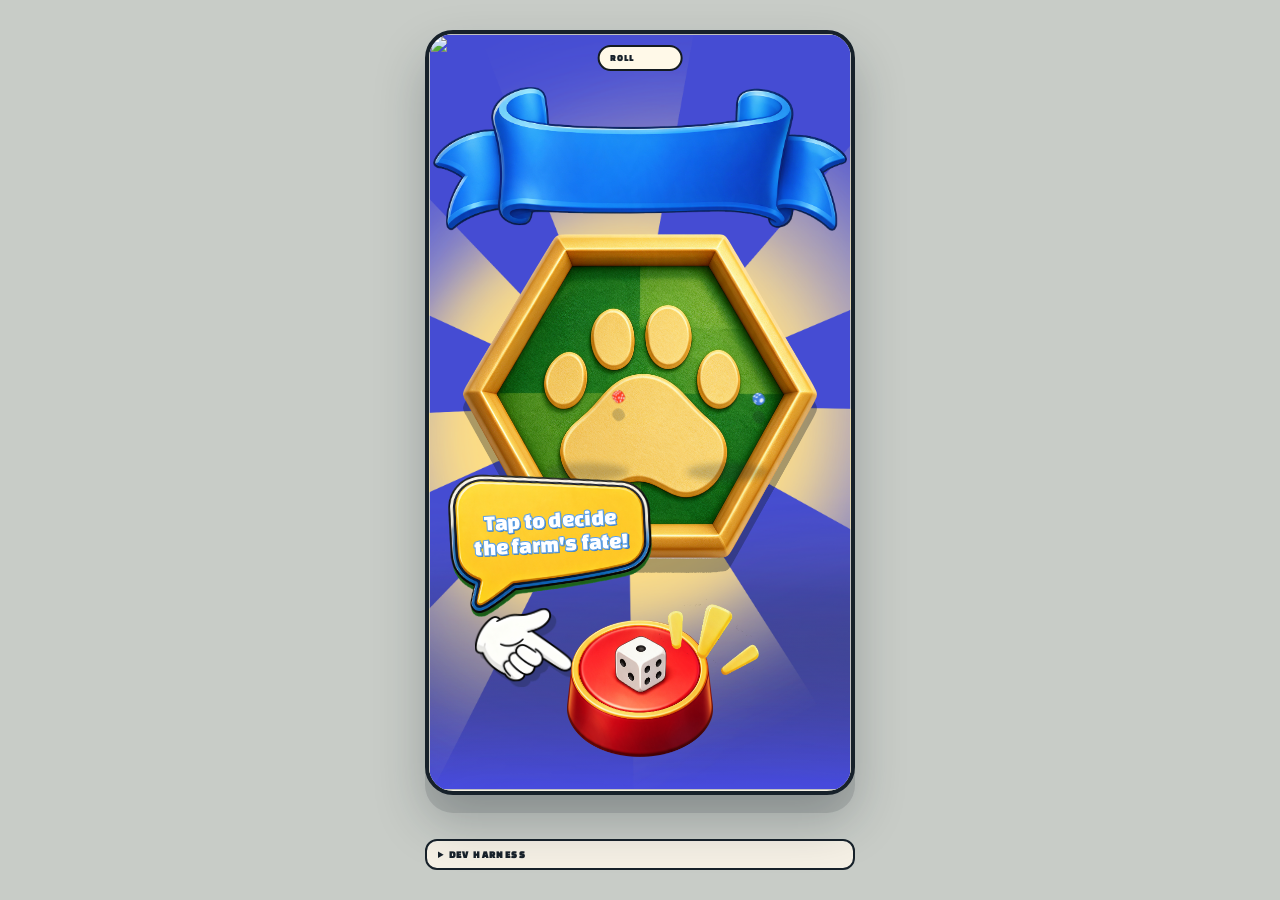
==== commit 23bdc175: "Shift and shrink native dice rolls" ====
--- a/index.html
+++ b/index.html
@@ -9,7 +9,7 @@
     <meta name="apple-mobile-web-app-status-bar-style" content="default" />
     <link rel="manifest" href="./manifest.webmanifest" />
     <link rel="apple-touch-icon" href="./assets/app-icons/icon-192.png" />
-    <link rel="stylesheet" href="./styles.css?v=c27bc6d" />
+    <link rel="stylesheet" href="./styles.css?v=dice-layout-4" />
   </head>
   <body>
     <main class="prototype-shell">
@@ -61,7 +61,7 @@
                   <div class="cube-face cube-bottom pip-layout pip-five"><i></i><i></i><i></i><i></i><i></i></div>
                 </div>
                 <canvas class="dice-gif-canvas dice-gif-red" id="redDiceGif" width="148" height="148" aria-label="Animated red function die"></canvas>
-                <img class="dice-gif-image dice-gif-red" id="redDiceAnimation" src="./assets/dice/r1-red3.gif" alt="" aria-hidden="true" />
+                <img class="dice-gif-image dice-gif-red" id="redDiceAnimation" alt="" aria-hidden="true" />
               </div>
 
               <div class="die-column">
@@ -80,7 +80,7 @@
                   <div class="cube-face cube-bottom pip-layout pip-three"><i></i><i></i><i></i></div>
                 </div>
                 <canvas class="dice-gif-canvas dice-gif-blue" id="blueDiceGif" width="148" height="148" aria-label="Animated blue value die"></canvas>
-                <img class="dice-gif-image dice-gif-blue" id="blueDiceAnimation" src="./assets/dice/r1-blue4.gif" alt="" aria-hidden="true" />
+                <img class="dice-gif-image dice-gif-blue" id="blueDiceAnimation" alt="" aria-hidden="true" />
               </div>
             </div>
 
--- a/styles.css
+++ b/styles.css
@@ -1208,3 +1208,9 @@
 .game-stage[data-roll-theme] .dice-gif-image { display: none; position: absolute; top: 0; z-index: 2; width: var(--cube-size); height: var(--cube-size); margin-top: 0; transform: scale(2); transform-origin: center; pointer-events: none; filter: drop-shadow(0 9px 0 rgba(23,33,42,.2)); }
 .game-stage[data-roll-theme].dice-animation-active .dice-gif-canvas { display: none; }
 .game-stage[data-roll-theme].dice-animation-active .dice-gif-image { display: block; }
+/* Native dice rolls are compact and centered within the board. */
+.game-stage[data-roll-theme].dice-animation-active .dice-pair { top: 28%; left: 55%; gap: 22px; }
+.game-stage[data-roll-theme].dice-animation-active .dice-gif-image { transform: scale(.8889); }
+@media (max-width: 380px) {
+  .game-stage[data-roll-theme].dice-animation-active .dice-pair { gap: 16px; }
+}
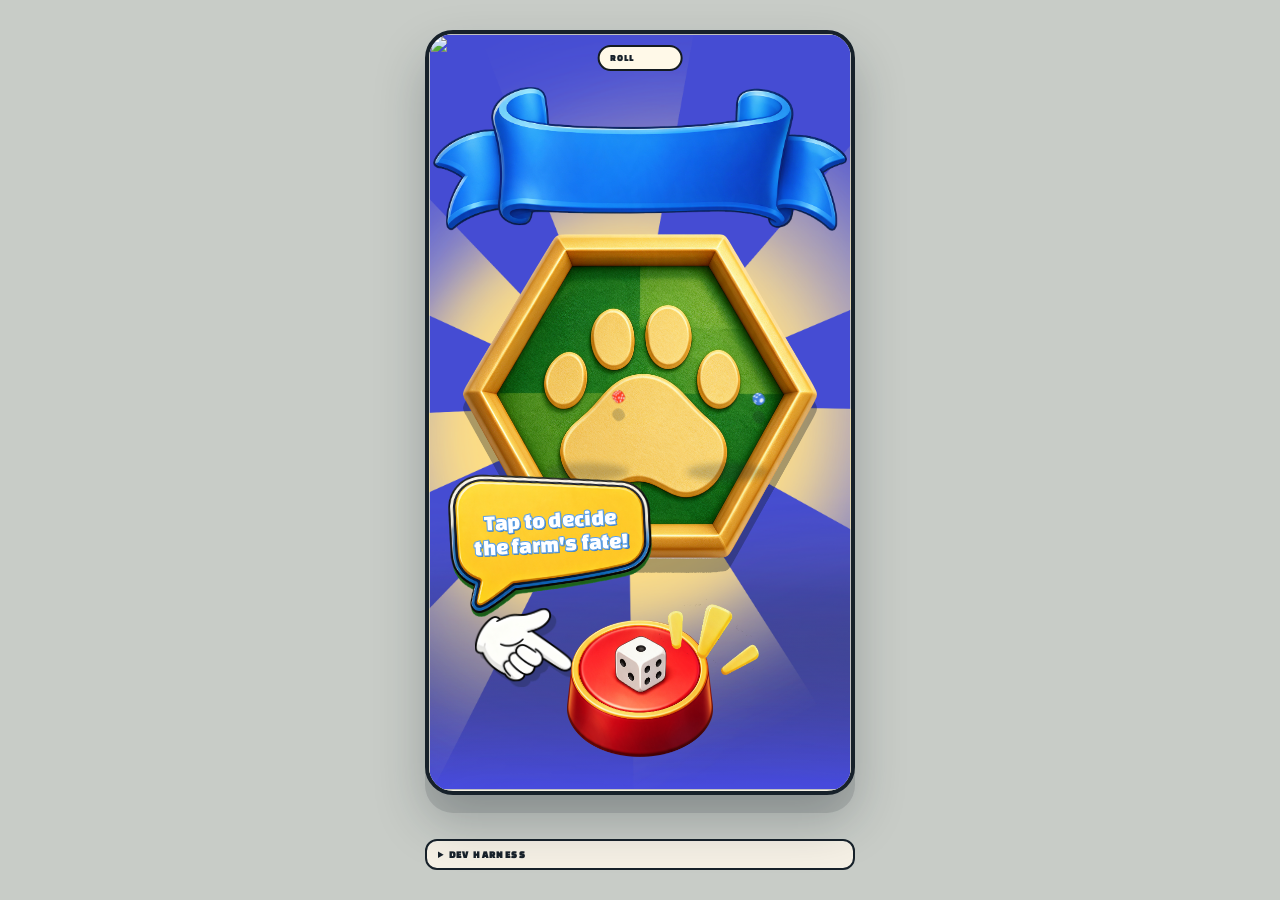
==== commit baab8735: "Position native dice rolls higher right" ====
--- a/index.html
+++ b/index.html
@@ -9,7 +9,7 @@
     <meta name="apple-mobile-web-app-status-bar-style" content="default" />
     <link rel="manifest" href="./manifest.webmanifest" />
     <link rel="apple-touch-icon" href="./assets/app-icons/icon-192.png" />
-    <link rel="stylesheet" href="./styles.css?v=dice-layout-4" />
+    <link rel="stylesheet" href="./styles.css?v=dice-layout-5" />
   </head>
   <body>
     <main class="prototype-shell">
--- a/styles.css
+++ b/styles.css
@@ -1209,7 +1209,7 @@
 .game-stage[data-roll-theme].dice-animation-active .dice-gif-canvas { display: none; }
 .game-stage[data-roll-theme].dice-animation-active .dice-gif-image { display: block; }
 /* Native dice rolls are compact and centered within the board. */
-.game-stage[data-roll-theme].dice-animation-active .dice-pair { top: 28%; left: 55%; gap: 22px; }
+.game-stage[data-roll-theme].dice-animation-active .dice-pair { top: 24%; left: 58%; gap: 22px; }
 .game-stage[data-roll-theme].dice-animation-active .dice-gif-image { transform: scale(.8889); }
 @media (max-width: 380px) {
   .game-stage[data-roll-theme].dice-animation-active .dice-pair { gap: 16px; }
